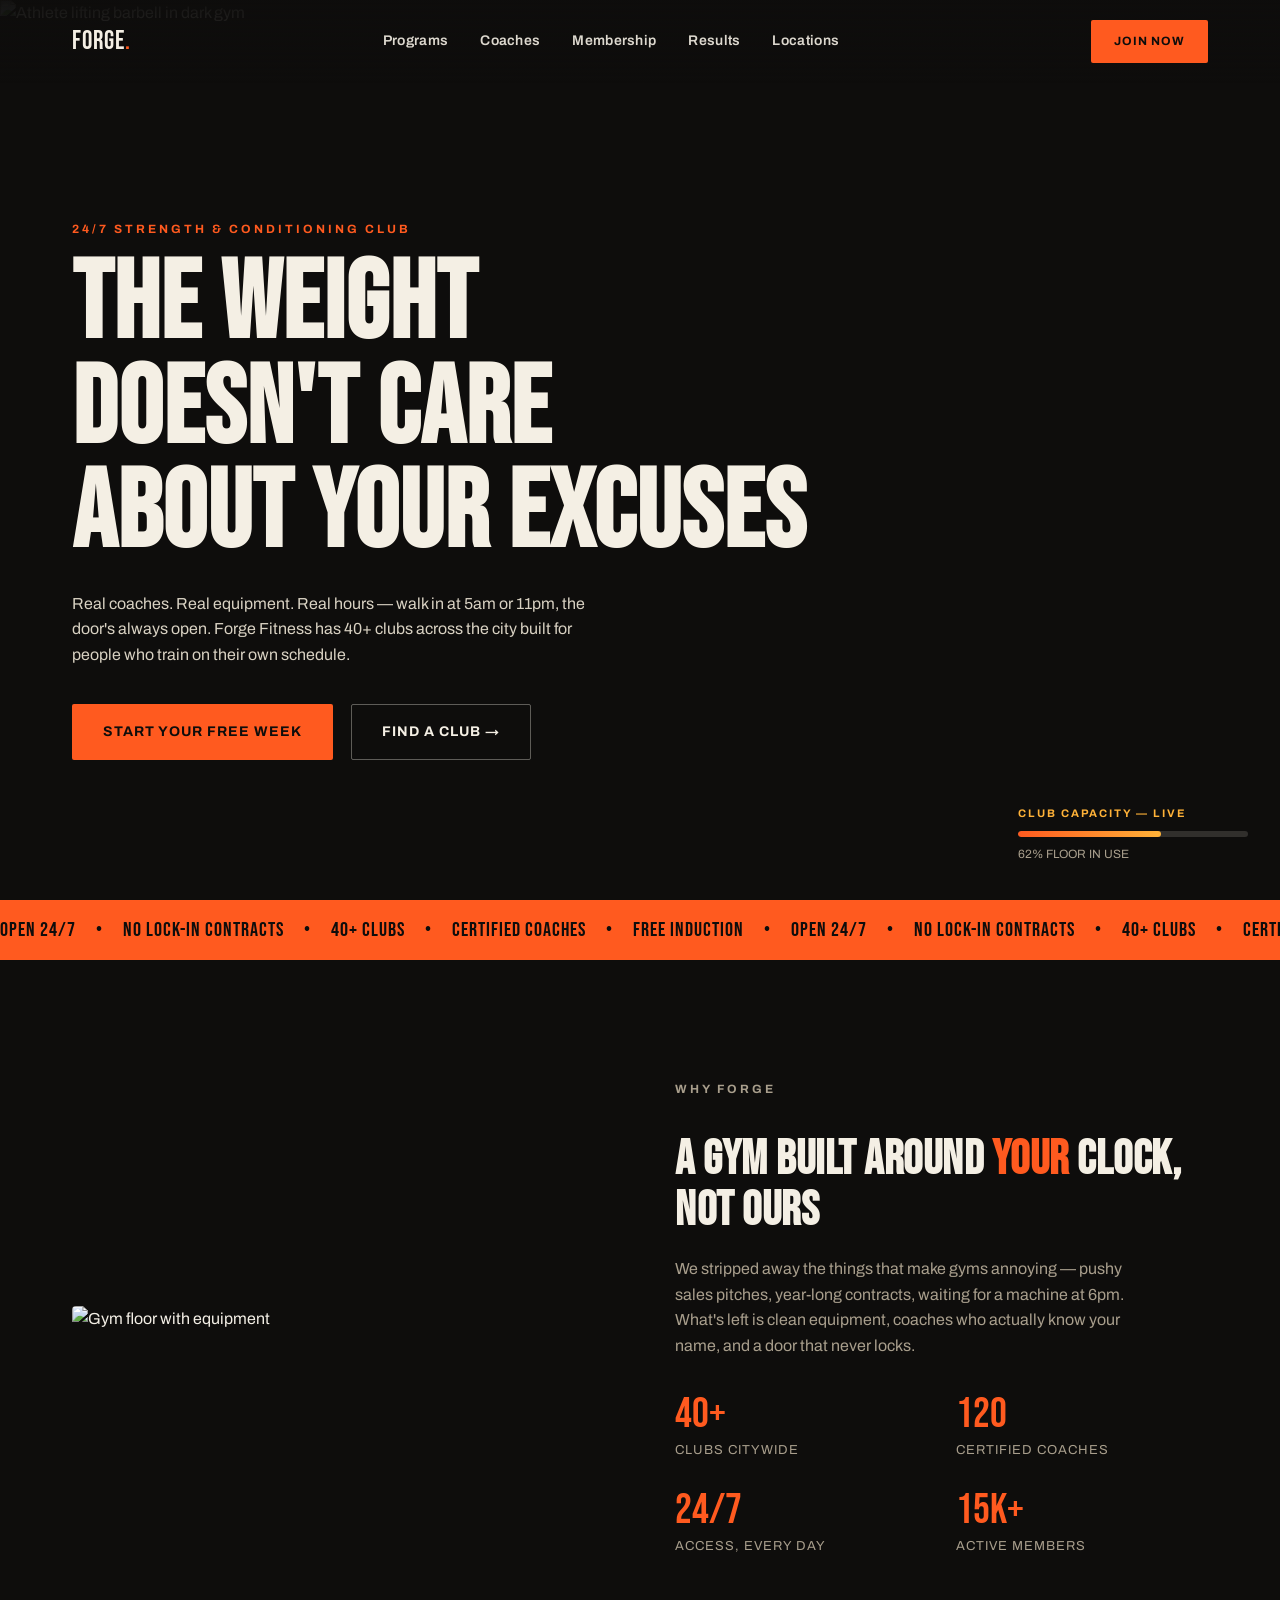
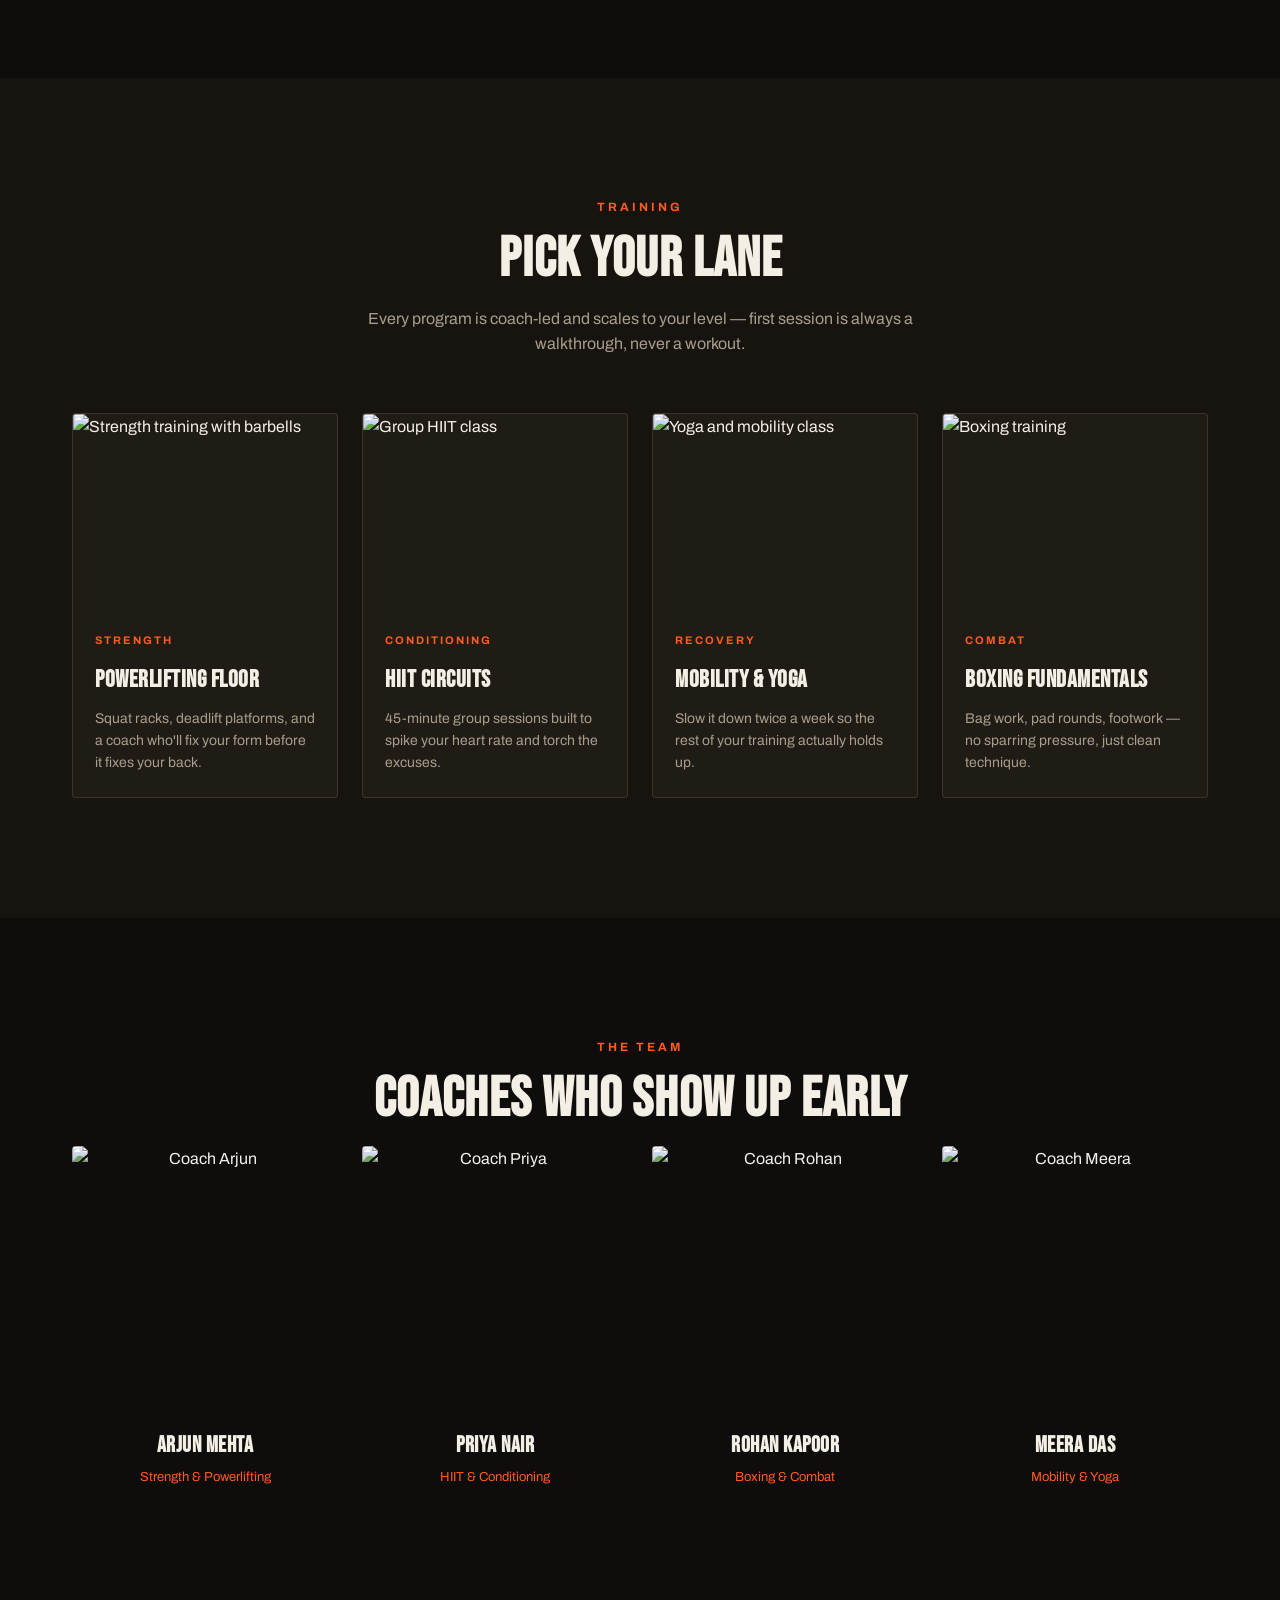
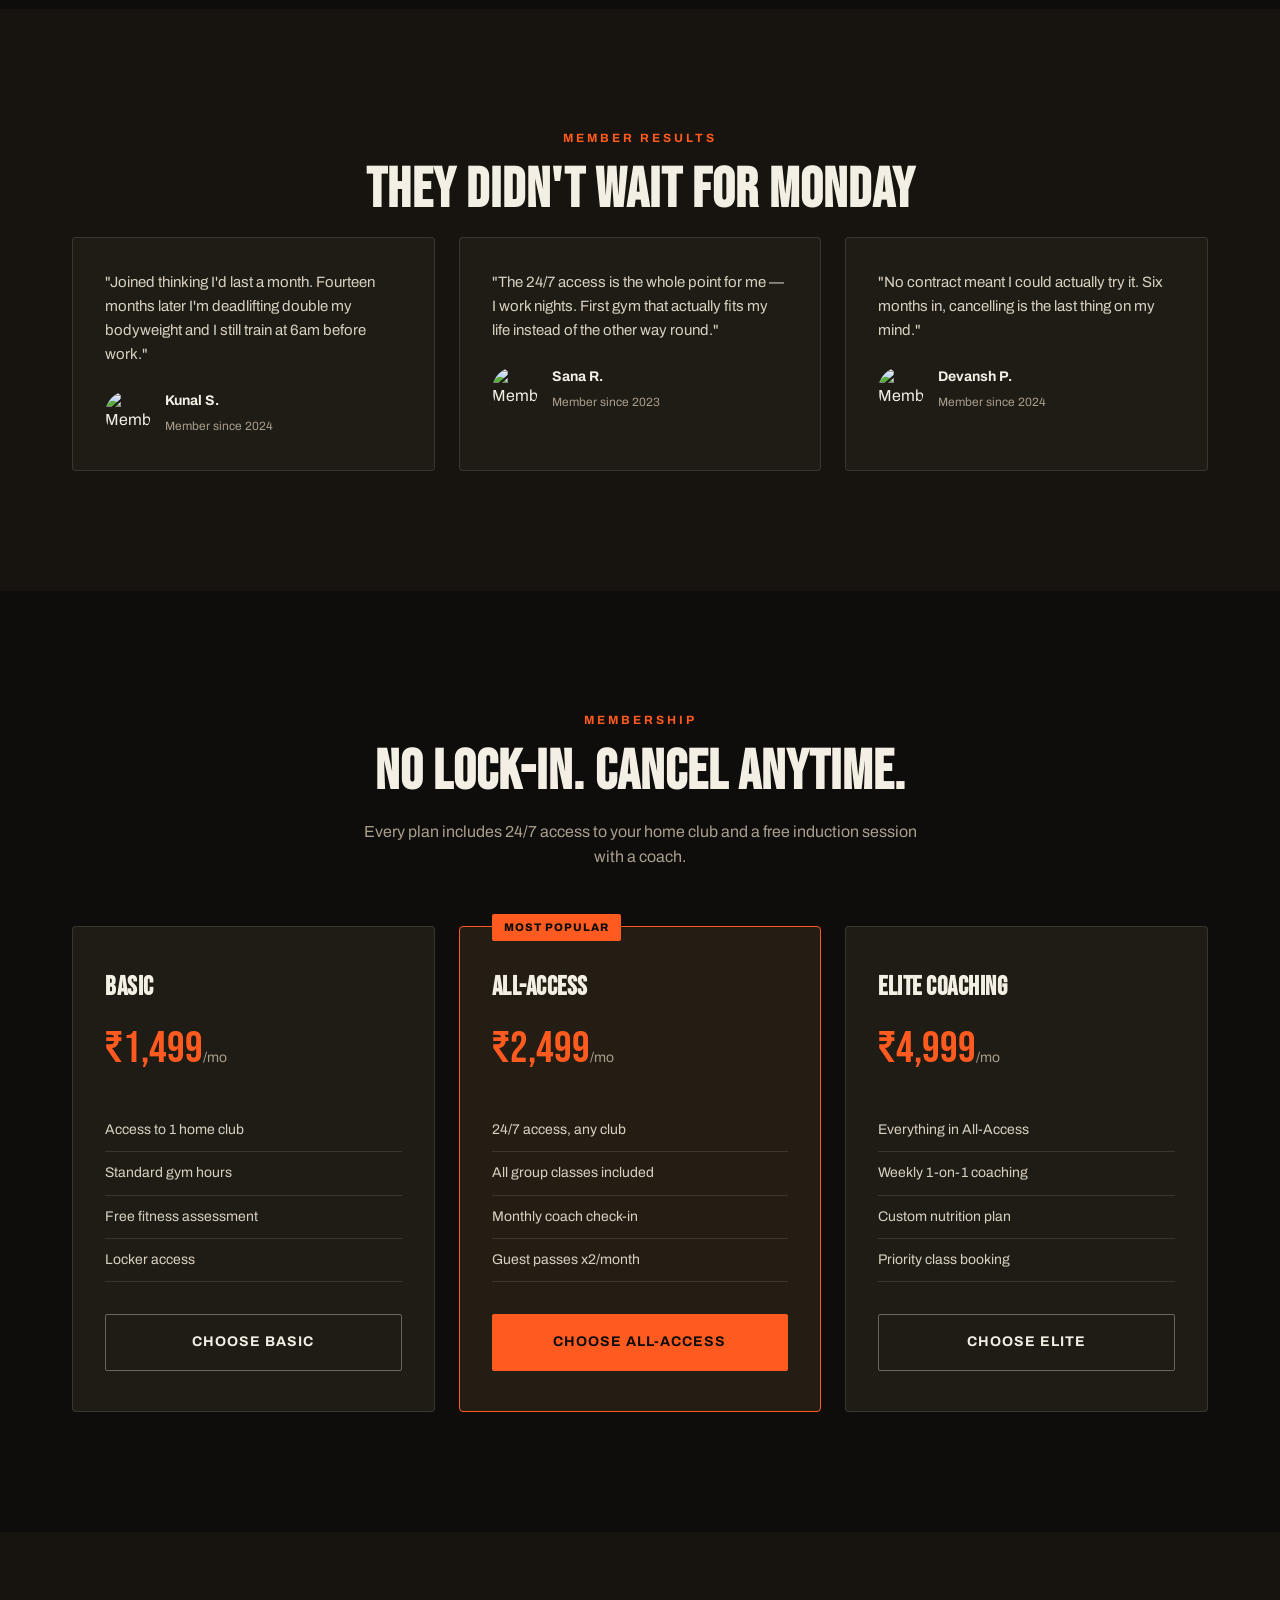
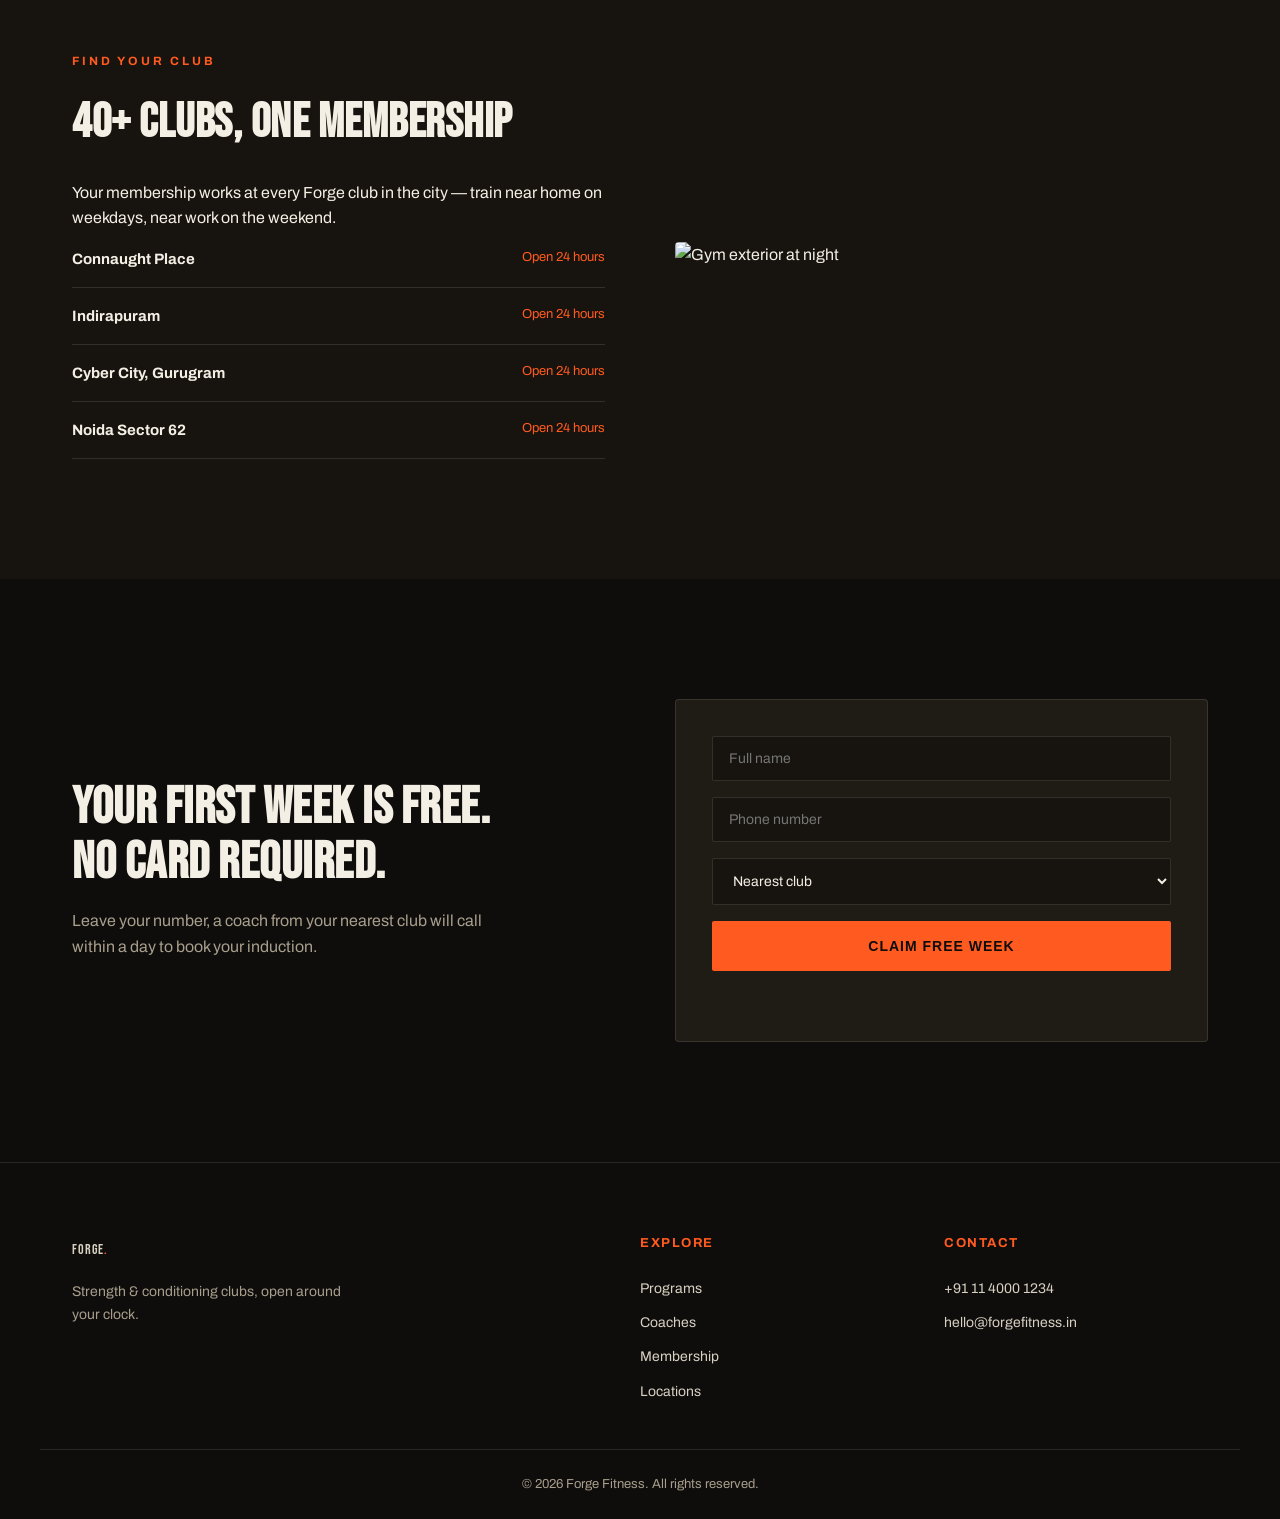
==== index.html @ 506d453c "first commit" ====
<!DOCTYPE html>
<html lang="en">
<head>
<meta charset="UTF-8">
<meta name="viewport" content="width=device-width, initial-scale=1.0">
<title>FORGE FITNESS — Train Different</title>
<link rel="preconnect" href="https://fonts.googleapis.com">
<link href="https://fonts.googleapis.com/css2?family=Bebas+Neue&family=Archivo:wght@400;500;600;700;800&display=swap" rel="stylesheet">
<link rel="stylesheet" href="css/style.css">
</head>
<body>

<!-- NAV -->
<header class="nav" id="nav">
  <div class="nav-inner">
    <a href="#top" class="logo">FORGE<span>.</span></a>
    <nav class="nav-links" id="navLinks">
      <a href="#programs">Programs</a>
      <a href="#coaches">Coaches</a>
      <a href="#plans">Membership</a>
      <a href="#results">Results</a>
      <a href="#locations">Locations</a>
    </nav>
    <a href="#plans" class="btn btn-primary nav-cta">Join Now</a>
    <button class="burger" id="burger" aria-label="Menu"><span></span><span></span><span></span></button>
  </div>
</header>

<!-- HERO -->
<section class="hero" id="top">
  <div class="hero-bg">
    <img src="https://images.unsplash.com/photo-1534438327276-14e5300c3a48?auto=format&fit=crop&w=1600&q=80" alt="Athlete lifting barbell in dark gym">
  </div>
  <div class="hero-overlay"></div>
  <div class="hero-content">
    <p class="eyebrow">24/7 STRENGTH &amp; CONDITIONING CLUB</p>
    <h1>THE WEIGHT<br>DOESN'T CARE<br>ABOUT YOUR EXCUSES</h1>
    <p class="hero-sub">Real coaches. Real equipment. Real hours — walk in at 5am or 11pm, the door's always open. Forge Fitness has 40+ clubs across the city built for people who train on their own schedule.</p>
    <div class="hero-actions">
      <a href="#plans" class="btn btn-primary">Start Your Free Week</a>
      <a href="#locations" class="btn btn-ghost">Find a Club →</a>
    </div>
  </div>
  <div class="hero-meter">
    <div class="meter-label">CLUB CAPACITY — LIVE</div>
    <div class="meter-track"><div class="meter-fill" id="meterFill"></div></div>
    <div class="meter-value"><span id="meterPct">62</span>% FLOOR IN USE</div>
  </div>
</section>

<!-- MARQUEE STRIP -->
<div class="marquee">
  <div class="marquee-track">
    <span>OPEN 24/7</span><span>•</span><span>NO LOCK-IN CONTRACTS</span><span>•</span><span>40+ CLUBS</span><span>•</span><span>CERTIFIED COACHES</span><span>•</span><span>FREE INDUCTION</span><span>•</span>
    <span>OPEN 24/7</span><span>•</span><span>NO LOCK-IN CONTRACTS</span><span>•</span><span>40+ CLUBS</span><span>•</span><span>CERTIFIED COACHES</span><span>•</span><span>FREE INDUCTION</span><span>•</span>
  </div>
</div>

<!-- ABOUT -->
<section class="about" id="about">
  <div class="container about-grid">
    <div class="about-img">
      <img src="https://images.unsplash.com/photo-1571731956672-f2b94d7dd0cb?auto=format&fit=crop&w=900&q=80" alt="Gym floor with equipment">
    </div>
    <div class="about-text">
      <p class="eyebrow">WHY FORGE</p>
      <h2>A gym built around <em>your</em> clock, not ours</h2>
      <p>We stripped away the things that make gyms annoying — pushy sales pitches, year-long contracts, waiting for a machine at 6pm. What's left is clean equipment, coaches who actually know your name, and a door that never locks.</p>
      <div class="about-stats">
        <div class="stat"><span class="stat-num">40+</span><span class="stat-label">Clubs Citywide</span></div>
        <div class="stat"><span class="stat-num">120</span><span class="stat-label">Certified Coaches</span></div>
        <div class="stat"><span class="stat-num">24/7</span><span class="stat-label">Access, Every Day</span></div>
        <div class="stat"><span class="stat-num">15k+</span><span class="stat-label">Active Members</span></div>
      </div>
    </div>
  </div>
</section>

<!-- PROGRAMS -->
<section class="programs" id="programs">
  <div class="container">
    <p class="eyebrow center">TRAINING</p>
    <h2 class="section-title center">Pick your lane</h2>
    <p class="section-sub center">Every program is coach-led and scales to your level — first session is always a walkthrough, never a workout.</p>

    <div class="program-grid">
      <div class="program-card">
        <img src="https://images.unsplash.com/photo-1517836357463-d25dfeac3438?auto=format&fit=crop&w=600&q=80" alt="Strength training with barbells">
        <div class="program-body">
          <span class="program-tag">STRENGTH</span>
          <h3>Powerlifting Floor</h3>
          <p>Squat racks, deadlift platforms, and a coach who'll fix your form before it fixes your back.</p>
        </div>
      </div>
      <div class="program-card">
        <img src="https://images.unsplash.com/photo-1517963879433-6ad2b056d712?auto=format&fit=crop&w=600&q=80" alt="Group HIIT class">
        <div class="program-body">
          <span class="program-tag">CONDITIONING</span>
          <h3>HIIT Circuits</h3>
          <p>45-minute group sessions built to spike your heart rate and torch the excuses.</p>
        </div>
      </div>
      <div class="program-card">
        <img src="https://images.unsplash.com/photo-1518611012118-696072aa579a?auto=format&fit=crop&w=600&q=80" alt="Yoga and mobility class">
        <div class="program-body">
          <span class="program-tag">RECOVERY</span>
          <h3>Mobility &amp; Yoga</h3>
          <p>Slow it down twice a week so the rest of your training actually holds up.</p>
        </div>
      </div>
      <div class="program-card">
        <img src="https://images.unsplash.com/photo-1549060279-7e168fcee0c2?auto=format&fit=crop&w=600&q=80" alt="Boxing training">
        <div class="program-body">
          <span class="program-tag">COMBAT</span>
          <h3>Boxing Fundamentals</h3>
          <p>Bag work, pad rounds, footwork — no sparring pressure, just clean technique.</p>
        </div>
      </div>
    </div>
  </div>
</section>

<!-- COACHES -->
<section class="coaches" id="coaches">
  <div class="container">
    <p class="eyebrow center">THE TEAM</p>
    <h2 class="section-title center">Coaches who show up early</h2>
    <div class="coach-grid">
      <div class="coach-card">
        <img src="https://images.unsplash.com/photo-1571019613454-1cb2f99b2d8b?auto=format&fit=crop&w=500&q=80" alt="Coach Arjun">
        <h3>Arjun Mehta</h3>
        <span>Strength &amp; Powerlifting</span>
      </div>
      <div class="coach-card">
        <img src="https://images.unsplash.com/photo-1544367567-0f2fcb009e0b?auto=format&fit=crop&w=500&q=80" alt="Coach Priya">
        <h3>Priya Nair</h3>
        <span>HIIT &amp; Conditioning</span>
      </div>
      <div class="coach-card">
        <img src="https://images.unsplash.com/photo-1541534741688-6078c6bfb5c5?auto=format&fit=crop&w=500&q=80" alt="Coach Rohan">
        <h3>Rohan Kapoor</h3>
        <span>Boxing &amp; Combat</span>
      </div>
      <div class="coach-card">
        <img src="https://images.unsplash.com/photo-1550345332-09e3ac987658?auto=format&fit=crop&w=500&q=80" alt="Coach Meera">
        <h3>Meera Das</h3>
        <span>Mobility &amp; Yoga</span>
      </div>
    </div>
  </div>
</section>

<!-- RESULTS / TESTIMONIALS -->
<section class="results" id="results">
  <div class="container">
    <p class="eyebrow center">MEMBER RESULTS</p>
    <h2 class="section-title center">They didn't wait for Monday</h2>
    <div class="testi-grid">
      <div class="testi-card">
        <p>"Joined thinking I'd last a month. Fourteen months later I'm deadlifting double my bodyweight and I still train at 6am before work."</p>
        <div class="testi-person">
          <img src="https://images.unsplash.com/photo-1517841905240-472988babdf9?auto=format&fit=crop&w=200&q=80" alt="Member Kunal">
          <div><strong>Kunal S.</strong><span>Member since 2024</span></div>
        </div>
      </div>
      <div class="testi-card">
        <p>"The 24/7 access is the whole point for me — I work nights. First gym that actually fits my life instead of the other way round."</p>
        <div class="testi-person">
          <img src="https://images.unsplash.com/photo-1487412720507-e7ab37603c6f?auto=format&fit=crop&w=200&q=80" alt="Member Sana">
          <div><strong>Sana R.</strong><span>Member since 2023</span></div>
        </div>
      </div>
      <div class="testi-card">
        <p>"No contract meant I could actually try it. Six months in, cancelling is the last thing on my mind."</p>
        <div class="testi-person">
          <img src="https://images.unsplash.com/photo-1500648767791-00dcc994a43e?auto=format&fit=crop&w=200&q=80" alt="Member Devansh">
          <div><strong>Devansh P.</strong><span>Member since 2024</span></div>
        </div>
      </div>
    </div>
  </div>
</section>

<!-- PLANS -->
<section class="plans" id="plans">
  <div class="container">
    <p class="eyebrow center">MEMBERSHIP</p>
    <h2 class="section-title center">No lock-in. Cancel anytime.</h2>
    <p class="section-sub center">Every plan includes 24/7 access to your home club and a free induction session with a coach.</p>

    <div class="plan-grid">
      <div class="plan-card">
        <h3>Basic</h3>
        <div class="plan-price">₹1,499<span>/mo</span></div>
        <ul>
          <li>Access to 1 home club</li>
          <li>Standard gym hours</li>
          <li>Free fitness assessment</li>
          <li>Locker access</li>
        </ul>
        <a href="#contact" class="btn btn-ghost full">Choose Basic</a>
      </div>
      <div class="plan-card featured">
        <span class="plan-badge">MOST POPULAR</span>
        <h3>All-Access</h3>
        <div class="plan-price">₹2,499<span>/mo</span></div>
        <ul>
          <li>24/7 access, any club</li>
          <li>All group classes included</li>
          <li>Monthly coach check-in</li>
          <li>Guest passes x2/month</li>
        </ul>
        <a href="#contact" class="btn btn-primary full">Choose All-Access</a>
      </div>
      <div class="plan-card">
        <h3>Elite Coaching</h3>
        <div class="plan-price">₹4,999<span>/mo</span></div>
        <ul>
          <li>Everything in All-Access</li>
          <li>Weekly 1-on-1 coaching</li>
          <li>Custom nutrition plan</li>
          <li>Priority class booking</li>
        </ul>
        <a href="#contact" class="btn btn-ghost full">Choose Elite</a>
      </div>
    </div>
  </div>
</section>

<!-- LOCATIONS -->
<section class="locations" id="locations">
  <div class="container locations-grid">
    <div>
      <p class="eyebrow">FIND YOUR CLUB</p>
      <h2>40+ clubs, one membership</h2>
      <p>Your membership works at every Forge club in the city — train near home on weekdays, near work on the weekend.</p>
      <ul class="location-list">
        <li><strong>Connaught Place</strong><span>Open 24 hours</span></li>
        <li><strong>Indirapuram</strong><span>Open 24 hours</span></li>
        <li><strong>Cyber City, Gurugram</strong><span>Open 24 hours</span></li>
        <li><strong>Noida Sector 62</strong><span>Open 24 hours</span></li>
      </ul>
    </div>
    <div class="locations-img">
      <img src="https://images.unsplash.com/photo-1540497077202-7c8a3999166f?auto=format&fit=crop&w=800&q=80" alt="Gym exterior at night">
    </div>
  </div>
</section>

<!-- CTA / CONTACT -->
<section class="cta-contact" id="contact">
  <div class="container cta-grid">
    <div class="cta-text">
      <h2>Your first week is free.<br>No card required.</h2>
      <p>Leave your number, a coach from your nearest club will call within a day to book your induction.</p>
    </div>
    <form class="cta-form" id="joinForm">
      <input type="text" placeholder="Full name" required>
      <input type="tel" placeholder="Phone number" required>
      <select required>
        <option value="" disabled selected>Nearest club</option>
        <option>Connaught Place</option>
        <option>Indirapuram</option>
        <option>Cyber City, Gurugram</option>
        <option>Noida Sector 62</option>
      </select>
      <button type="submit" class="btn btn-primary full">Claim Free Week</button>
      <p class="form-note" id="formNote"></p>
    </form>
  </div>
</section>

<!-- FOOTER -->
<footer class="footer">
  <div class="container footer-grid">
    <div>
      <a href="#top" class="logo">FORGE<span>.</span></a>
      <p>Strength &amp; conditioning clubs, open around your clock.</p>
    </div>
    <div>
      <h4>Explore</h4>
      <a href="#programs">Programs</a>
      <a href="#coaches">Coaches</a>
      <a href="#plans">Membership</a>
      <a href="#locations">Locations</a>
    </div>
    <div>
      <h4>Contact</h4>
      <a href="tel:+911140001234">+91 11 4000 1234</a>
      <a href="mailto:hello@forgefitness.in">hello@forgefitness.in</a>
    </div>
  </div>
  <p class="footer-bottom">© 2026 Forge Fitness. All rights reserved.</p>
</footer>

<script src="js/script.js"></script>
</body>
</html>
---- css/style.css ----
:root{
  --ink:#0e0d0c;
  --charcoal:#17140f;
  --panel:#1f1b15;
  --ember:#ff5a1f;
  --ember-2:#ffb238;
  --paper:#f4efe4;
  --muted:#a89e8c;
  --line:rgba(244,239,228,0.12);
  --display: 'Bebas Neue', Impact, sans-serif;
  --body: 'Archivo', sans-serif;
}

*{margin:0;padding:0;box-sizing:border-box;}
html{scroll-behavior:smooth;}
body{
  background:var(--ink);
  color:var(--paper);
  font-family:var(--body);
  line-height:1.6;
  -webkit-font-smoothing:antialiased;
}
img{max-width:100%;display:block;}
a{color:inherit;text-decoration:none;}
ul{list-style:none;}
.container{max-width:1200px;margin:0 auto;padding:0 32px;}

.eyebrow{
  font-family:var(--body);
  font-weight:700;
  font-size:12px;
  letter-spacing:3px;
  color:var(--ember);
  text-transform:uppercase;
  margin-bottom:14px;
}
.eyebrow.center{text-align:center;}

.section-title{
  font-family:var(--display);
  font-size:clamp(34px,5vw,56px);
  letter-spacing:1px;
  text-transform:uppercase;
  line-height:1.05;
  margin-bottom:16px;
}
.section-title.center{text-align:center;}
.section-sub{
  color:var(--muted);
  max-width:560px;
  font-size:16px;
}
.section-sub.center{margin:0 auto 56px;text-align:center;}

.btn{
  display:inline-block;
  padding:16px 30px;
  font-weight:700;
  font-size:14px;
  letter-spacing:1px;
  text-transform:uppercase;
  border-radius:2px;
  transition:transform .2s ease, background .2s ease, color .2s ease;
  border:1px solid transparent;
}
.btn.full{width:100%;text-align:center;}
.btn-primary{background:var(--ember);color:var(--ink);}
.btn-primary:hover{background:var(--ember-2);transform:translateY(-2px);}
.btn-ghost{border-color:rgba(244,239,228,0.35);color:var(--paper);}
.btn-ghost:hover{border-color:var(--ember);color:var(--ember);}

/* NAV */
.nav{
  position:fixed;top:0;left:0;right:0;z-index:100;
  background:linear-gradient(to bottom, rgba(14,13,12,0.9), transparent);
  padding:20px 0;
}
.nav-inner{
  max-width:1200px;margin:0 auto;padding:0 32px;
  display:flex;align-items:center;justify-content:space-between;
}
.logo{
  font-family:var(--display);
  font-size:26px;letter-spacing:1px;
}
.logo span{color:var(--ember);}
.nav-links{display:flex;gap:32px;}
.nav-links a{font-size:14px;font-weight:600;letter-spacing:.3px;opacity:.9;}
.nav-links a:hover{color:var(--ember);}
.nav-cta{padding:11px 22px;font-size:12px;}
.burger{display:none;flex-direction:column;gap:5px;background:none;border:none;cursor:pointer;}
.burger span{width:24px;height:2px;background:var(--paper);}

/* HERO */
.hero{
  position:relative;
  min-height:100vh;
  display:flex;align-items:center;
  overflow:hidden;
}
.hero-bg{position:absolute;inset:0;}
.hero-bg img{width:100%;height:100%;object-fit:cover;filter:grayscale(30%) brightness(0.55);}
.hero-overlay{
  position:absolute;inset:0;
  background:linear-gradient(180deg, rgba(14,13,12,0.55) 0%, rgba(14,13,12,0.35) 45%, rgba(14,13,12,0.95) 100%);
}
.hero-content{
  position:relative;z-index:2;
  max-width:1200px;margin:0 auto;padding:140px 32px 60px;
  width:100%;
}
.hero h1{
  font-family:var(--display);
  font-size:clamp(48px,9vw,110px);
  line-height:.95;
  letter-spacing:1px;
  margin:10px 0 24px;
  max-width:900px;
}
.hero-sub{
  max-width:520px;
  color:#d8d1c2;
  font-size:16px;
  margin-bottom:36px;
}
.hero-actions{display:flex;gap:18px;flex-wrap:wrap;}

.hero-meter{
  position:absolute;bottom:36px;right:32px;z-index:2;
  width:230px;
  font-family:var(--body);
}
.meter-label{font-size:11px;letter-spacing:2px;color:var(--ember-2);margin-bottom:8px;font-weight:700;}
.meter-track{height:6px;background:rgba(244,239,228,0.15);border-radius:3px;overflow:hidden;}
.meter-fill{height:100%;width:0%;background:linear-gradient(90deg,var(--ember),var(--ember-2));border-radius:3px;transition:width 1.4s cubic-bezier(.2,.8,.2,1);}
.meter-value{margin-top:8px;font-size:12px;color:var(--muted);}

/* MARQUEE */
.marquee{
  background:var(--ember);
  color:var(--ink);
  overflow:hidden;
  white-space:nowrap;
  padding:14px 0;
}
.marquee-track{
  display:inline-flex;gap:20px;
  font-family:var(--display);
  font-size:20px;letter-spacing:1px;
  animation:scroll 22s linear infinite;
}
@keyframes scroll{
  from{transform:translateX(0);}
  to{transform:translateX(-50%);}
}

/* ABOUT */
.about{padding:120px 0;}
.about-grid{display:grid;grid-template-columns:1fr 1fr;gap:70px;align-items:center;}
.about-img img{border-radius:4px;filter:grayscale(15%);}
.about-text h2{
  font-family:var(--display);
  font-size:clamp(32px,4vw,48px);
  letter-spacing:.5px;
  line-height:1.05;
  margin-bottom:20px;
  text-transform:uppercase;
}
.about-text h2 em{color:var(--ember);font-style:normal;}
.about-text p{color:var(--muted);max-width:480px;margin-bottom:36px;}
.about-stats{display:grid;grid-template-columns:1fr 1fr;gap:28px;}
.stat-num{
  display:block;
  font-family:var(--display);
  font-size:42px;
  color:var(--ember);
  line-height:1;
}
.stat-label{font-size:13px;color:var(--muted);text-transform:uppercase;letter-spacing:1px;}

/* PROGRAMS */
.programs{padding:120px 0;background:var(--charcoal);}
.program-grid{display:grid;grid-template-columns:repeat(4,1fr);gap:24px;}
.program-card{
  background:var(--panel);
  border:1px solid var(--line);
  border-radius:4px;
  overflow:hidden;
  transition:transform .25s ease;
}
.program-card:hover{transform:translateY(-6px);}
.program-card img{height:190px;object-fit:cover;filter:grayscale(10%);}
.program-body{padding:22px;}
.program-tag{font-size:11px;color:var(--ember);font-weight:700;letter-spacing:2px;}
.program-body h3{font-family:var(--display);font-size:24px;letter-spacing:.5px;margin:10px 0 8px;text-transform:uppercase;}
.program-body p{color:var(--muted);font-size:14px;}

/* COACHES */
.coaches{padding:120px 0;}
.coach-grid{display:grid;grid-template-columns:repeat(4,1fr);gap:24px;}
.coach-card{text-align:center;}
.coach-card img{
  width:100%;aspect-ratio:1/1;object-fit:cover;border-radius:4px;
  filter:grayscale(40%);margin-bottom:16px;
}
.coach-card h3{font-family:var(--display);font-size:22px;letter-spacing:.5px;text-transform:uppercase;}
.coach-card span{font-size:13px;color:var(--ember);}

/* RESULTS */
.results{padding:120px 0;background:var(--charcoal);}
.testi-grid{display:grid;grid-template-columns:repeat(3,1fr);gap:24px;}
.testi-card{
  background:var(--panel);
  border:1px solid var(--line);
  border-radius:4px;
  padding:32px;
}
.testi-card p{color:#d8d1c2;font-size:15px;margin-bottom:24px;}
.testi-person{display:flex;align-items:center;gap:14px;}
.testi-person img{width:46px;height:46px;border-radius:50%;object-fit:cover;}
.testi-person strong{display:block;font-size:14px;}
.testi-person span{font-size:12px;color:var(--muted);}

/* PLANS */
.plans{padding:120px 0;}
.plan-grid{display:grid;grid-template-columns:repeat(3,1fr);gap:24px;}
.plan-card{
  background:var(--panel);
  border:1px solid var(--line);
  border-radius:4px;
  padding:40px 32px;
  position:relative;
}
.plan-card.featured{border-color:var(--ember);background:#241d13;}
.plan-badge{
  position:absolute;top:-13px;left:32px;
  background:var(--ember);color:var(--ink);
  font-size:11px;font-weight:800;letter-spacing:1px;
  padding:5px 12px;border-radius:2px;
}
.plan-card h3{font-family:var(--display);font-size:26px;letter-spacing:.5px;text-transform:uppercase;margin-bottom:6px;}
.plan-price{font-family:var(--display);font-size:44px;color:var(--ember);margin-bottom:24px;}
.plan-price span{font-family:var(--body);font-size:14px;color:var(--muted);}
.plan-card ul{margin-bottom:32px;}
.plan-card li{
  padding:10px 0;border-bottom:1px solid var(--line);
  font-size:14px;color:#d8d1c2;
}

/* LOCATIONS */
.locations{padding:120px 0;background:var(--charcoal);}
.locations-grid{display:grid;grid-template-columns:1fr 1fr;gap:70px;align-items:center;}
.locations h2{
  font-family:var(--display);font-size:clamp(32px,4vw,48px);
  letter-spacing:.5px;text-transform:uppercase;margin-bottom:18px;
}
.locations>div>p:not(.eyebrow){color:var(--muted);max-width:440px;margin-bottom:36px;}
.location-list li{
  display:flex;justify-content:space-between;
  padding:16px 0;border-bottom:1px solid var(--line);
  font-size:15px;
}
.location-list span{color:var(--ember);font-size:13px;}
.locations-img img{border-radius:4px;filter:grayscale(20%);}

/* CTA CONTACT */
.cta-contact{padding:120px 0;}
.cta-grid{display:grid;grid-template-columns:1fr 1fr;gap:70px;align-items:center;}
.cta-text h2{
  font-family:var(--display);font-size:clamp(32px,4.5vw,52px);
  letter-spacing:.5px;text-transform:uppercase;line-height:1.05;margin-bottom:18px;
}
.cta-text p{color:var(--muted);max-width:420px;}
.cta-form{
  background:var(--panel);border:1px solid var(--line);
  border-radius:4px;padding:36px;display:flex;flex-direction:column;gap:16px;
}
.cta-form input,.cta-form select{
  background:var(--charcoal);
  border:1px solid var(--line);
  color:var(--paper);
  padding:14px 16px;border-radius:2px;font-family:var(--body);font-size:14px;
}
.cta-form input:focus,.cta-form select:focus{outline:2px solid var(--ember);}
.form-note{font-size:13px;color:var(--ember-2);min-height:18px;}

/* FOOTER */
.footer{padding:70px 0 24px;border-top:1px solid var(--line);}
.footer-grid{
  display:grid;grid-template-columns:2fr 1fr 1fr;gap:40px;
  padding-bottom:40px;margin-bottom:24px;border-bottom:1px solid var(--line);
}
.footer-grid p{color:var(--muted);margin-top:14px;max-width:280px;font-size:14px;}
.footer-grid h4{font-size:13px;letter-spacing:1.5px;text-transform:uppercase;color:var(--ember);margin-bottom:18px;}
.footer-grid a{display:block;padding:6px 0;font-size:14px;color:#d8d1c2;}
.footer-grid a:hover{color:var(--ember);}
.footer-bottom{text-align:center;color:var(--muted);font-size:13px;}

/* FOCUS VISIBLE */
a:focus-visible,button:focus-visible,input:focus-visible,select:focus-visible{
  outline:2px solid var(--ember);outline-offset:2px;
}

/* RESPONSIVE */
@media (max-width:900px){
  .about-grid,.locations-grid,.cta-grid{grid-template-columns:1fr;gap:40px;}
  .program-grid,.coach-grid{grid-template-columns:repeat(2,1fr);}
  .testi-grid,.plan-grid{grid-template-columns:1fr;}
  .nav-links{
    position:fixed;top:72px;left:0;right:0;
    background:var(--charcoal);
    flex-direction:column;
    padding:20px 32px;gap:0;
    transform:translateY(-130%);
    transition:transform .3s ease;
    border-bottom:1px solid var(--line);
  }
  .nav-links.open{transform:translateY(0);}
  .nav-links a{padding:14px 0;border-bottom:1px solid var(--line);}
  .burger{display:flex;}
  .nav-cta{display:none;}
  .hero-meter{display:none;}
}
@media (max-width:560px){
  .program-grid,.coach-grid{grid-template-columns:1fr;}
}

@media (prefers-reduced-motion: reduce){
  *{animation-duration:0.01ms !important;transition-duration:0.01ms !important;}
}
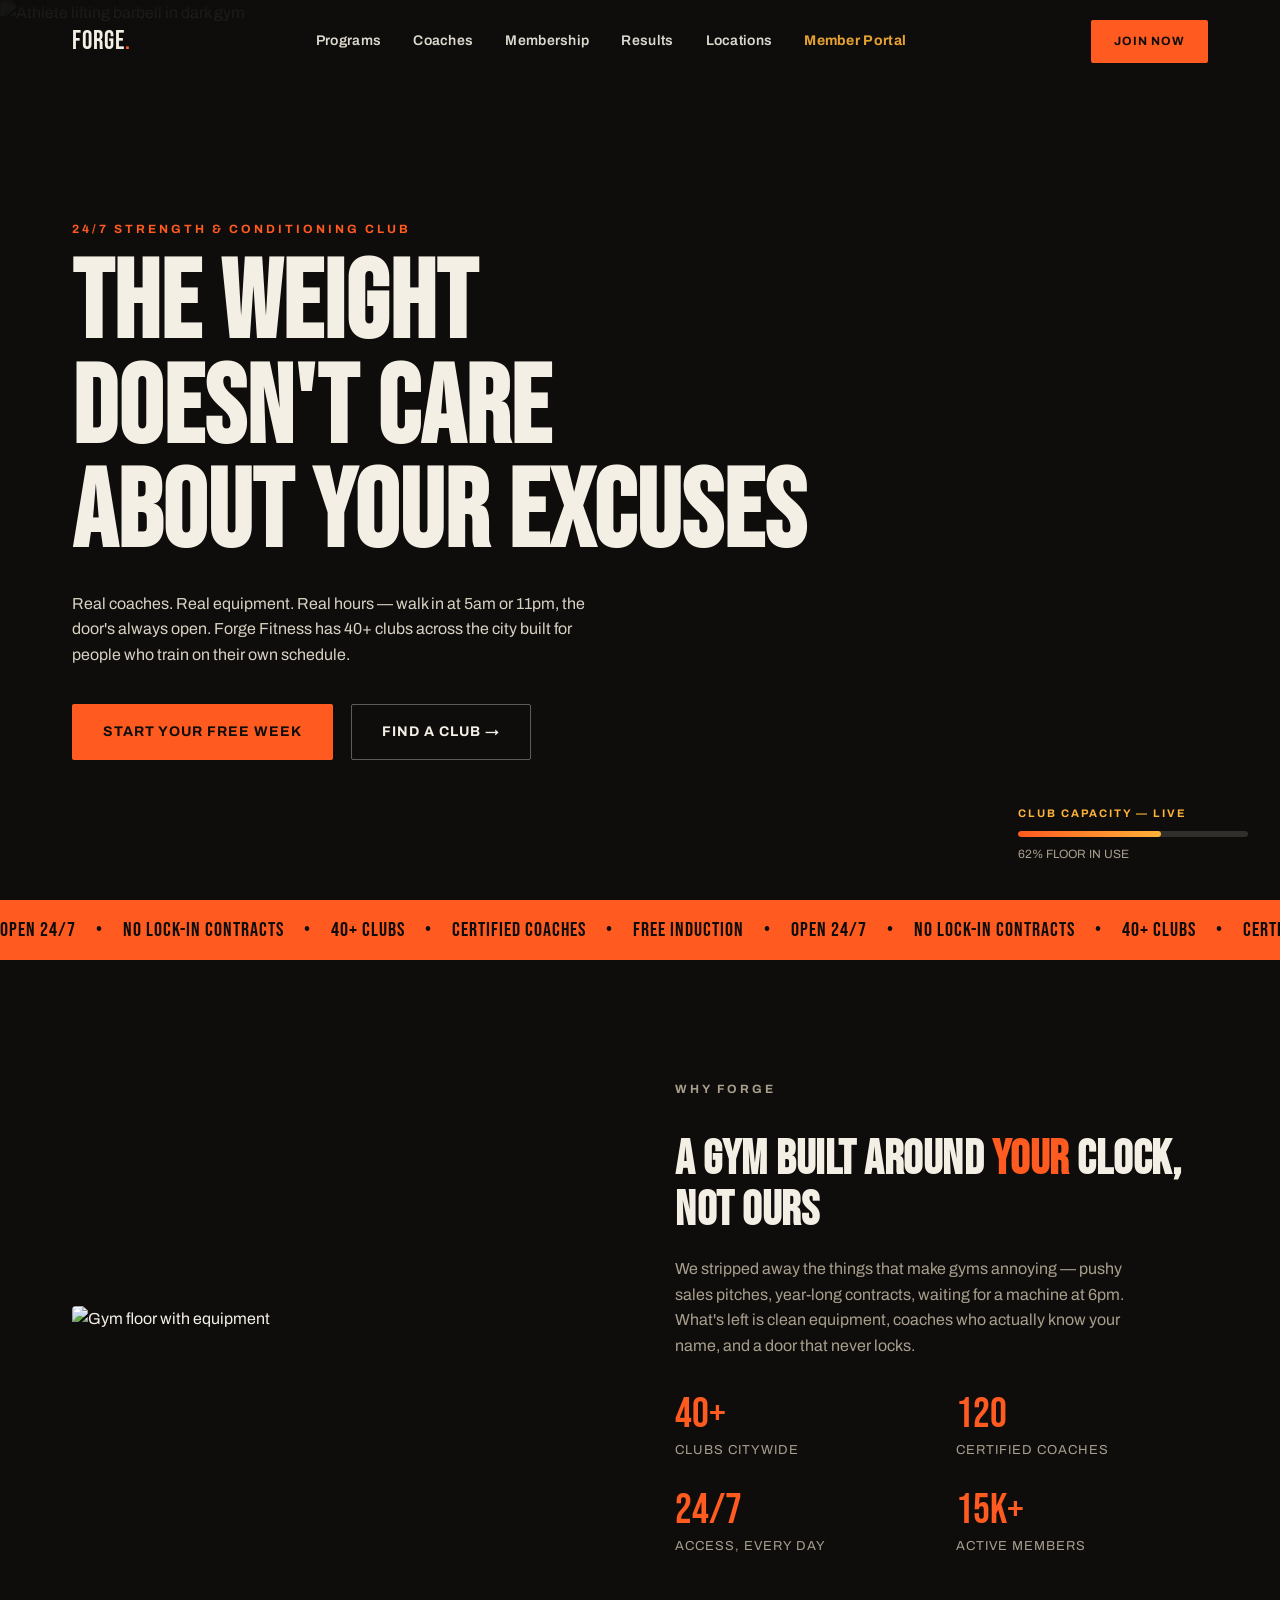
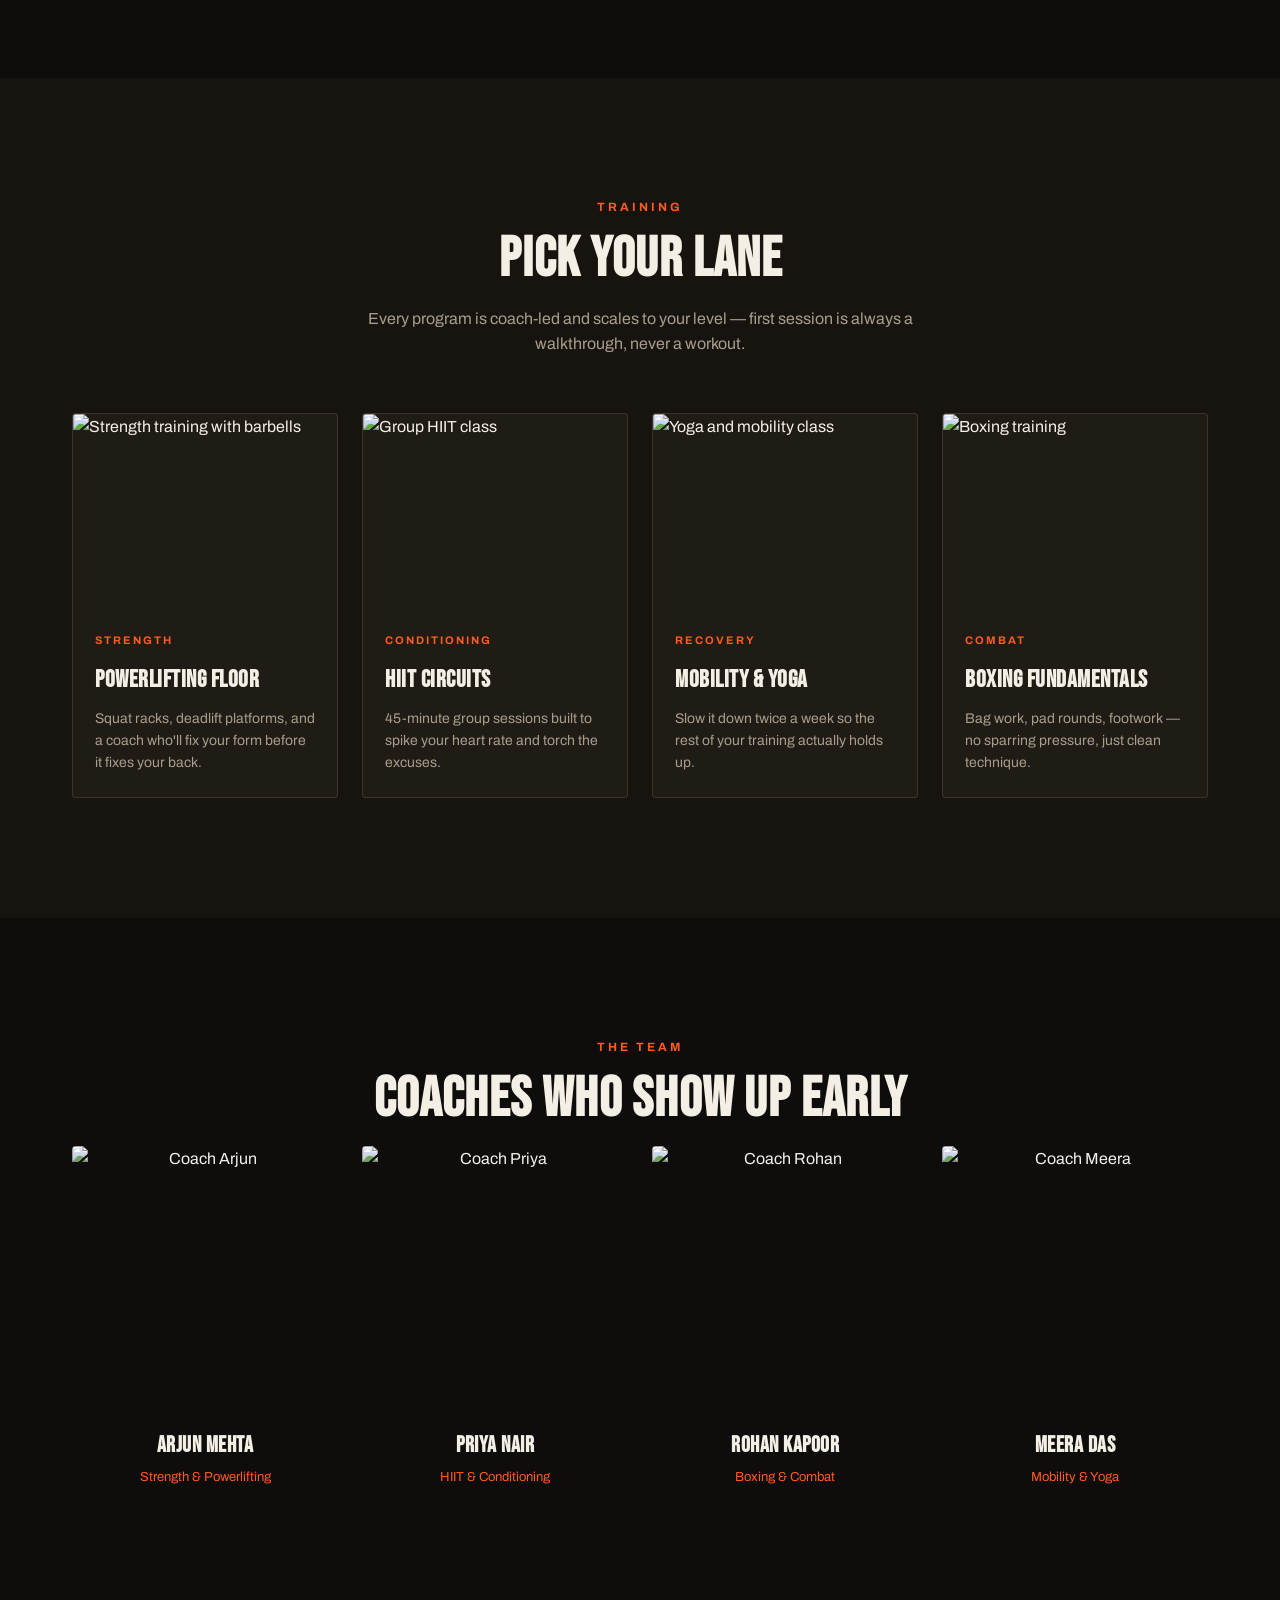
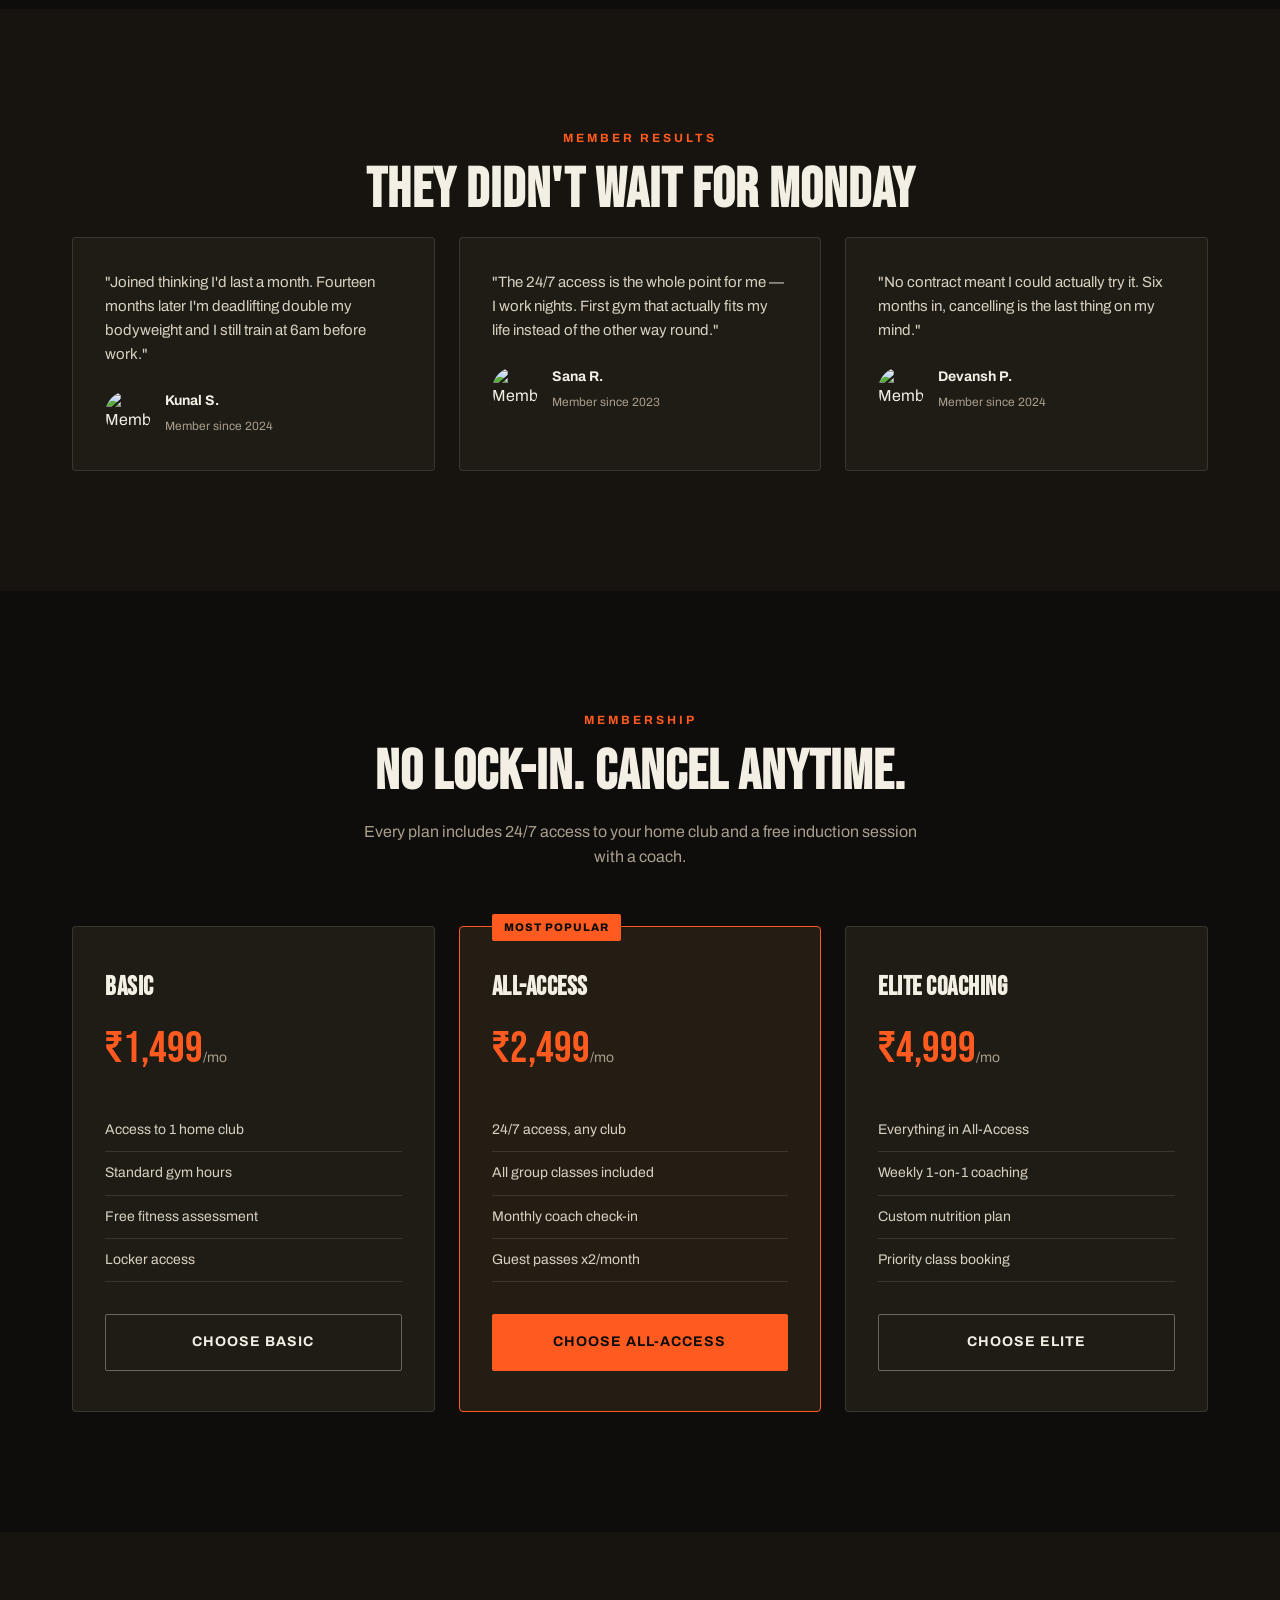
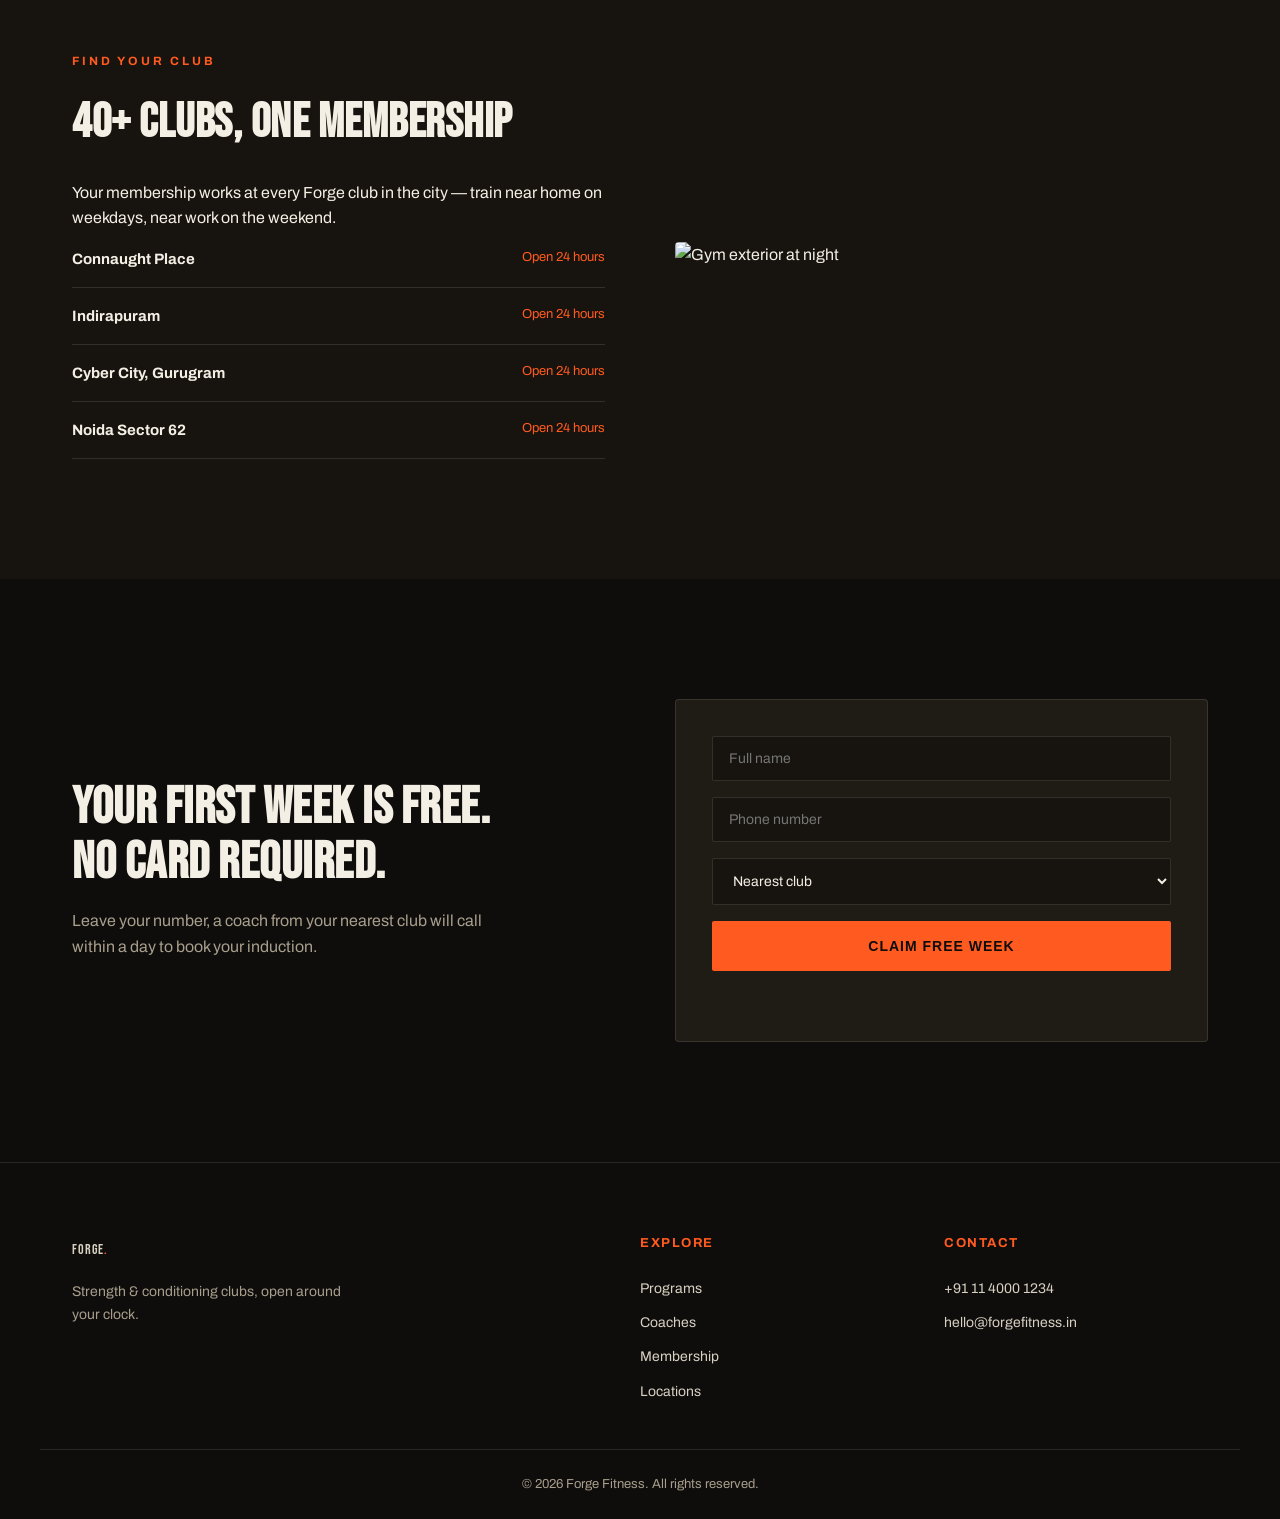
==== commit 170bcdb3: "added Member Portal link to home navigation and updated dual login views (Admin vs User profile)" ====
--- a/index.html
+++ b/index.html
@@ -20,6 +20,7 @@
       <a href="#plans">Membership</a>
       <a href="#results">Results</a>
       <a href="#locations">Locations</a>
+      <a href="admin.html" style="color: var(--ember-2); font-weight: 700;">Member Portal</a>
     </nav>
     <a href="#plans" class="btn btn-primary nav-cta">Join Now</a>
     <button class="burger" id="burger" aria-label="Menu"><span></span><span></span><span></span></button>
@@ -293,6 +294,10 @@
   <p class="footer-bottom">© 2026 Forge Fitness. All rights reserved.</p>
 </footer>
 
+<!-- Firebase SDKs Compat -->
+<script src="https://www.gstatic.com/firebasejs/10.8.0/firebase-app-compat.js"></script>
+<script src="https://www.gstatic.com/firebasejs/10.8.0/firebase-firestore-compat.js"></script>
+<script src="js/firebase-config.js"></script>
 <script src="js/script.js"></script>
 </body>
 </html>
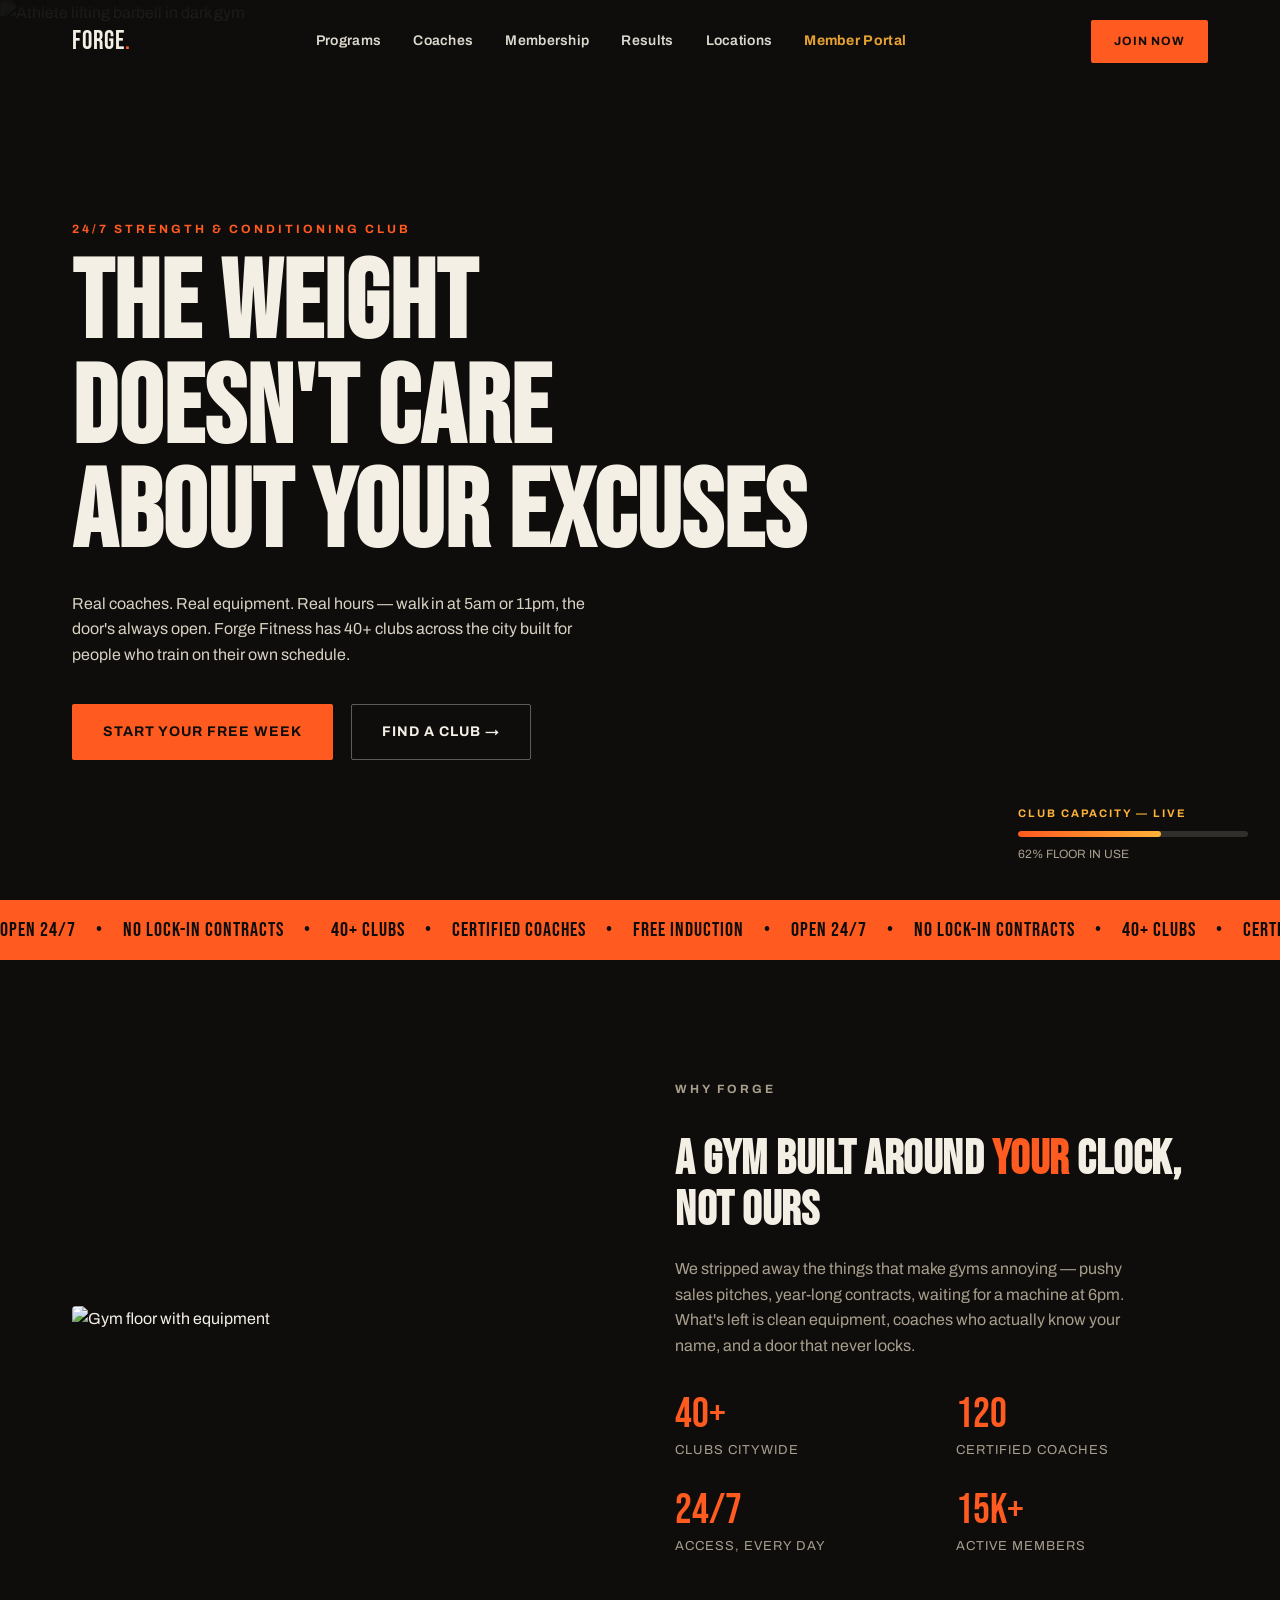
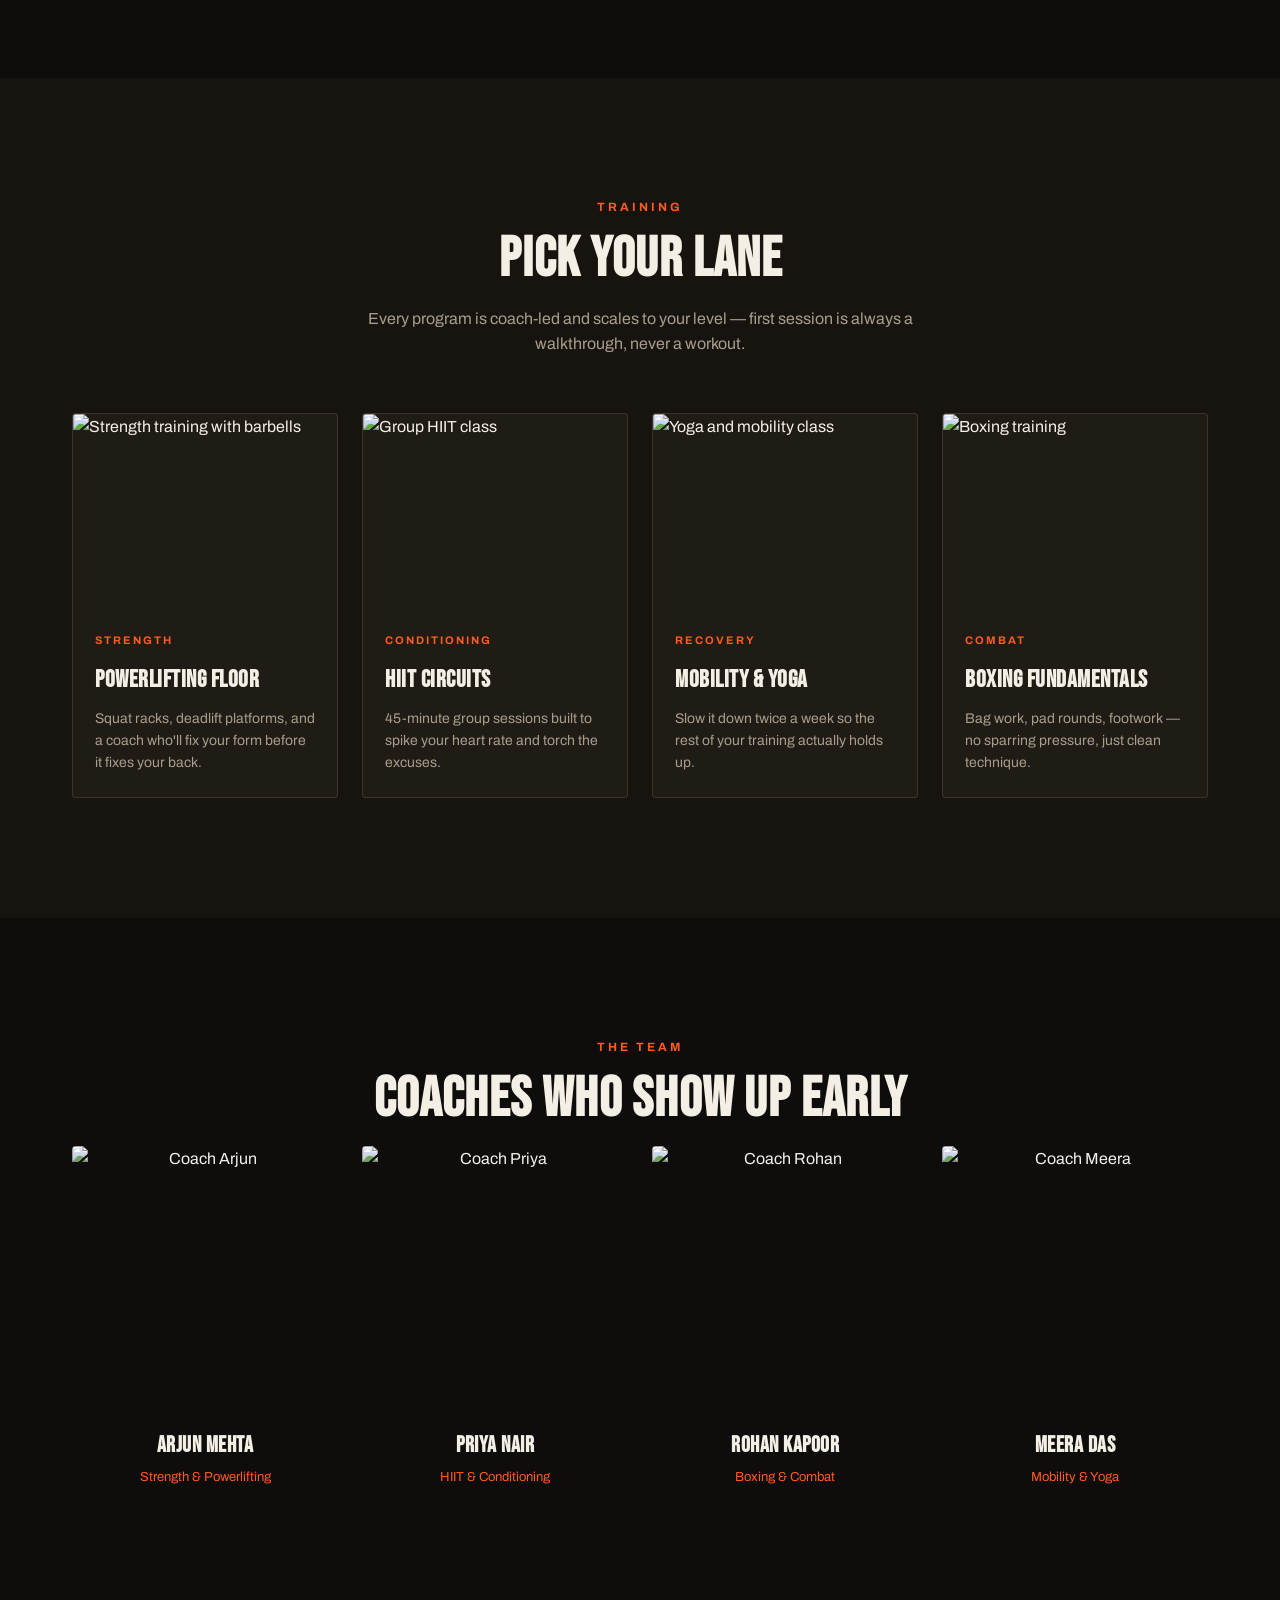
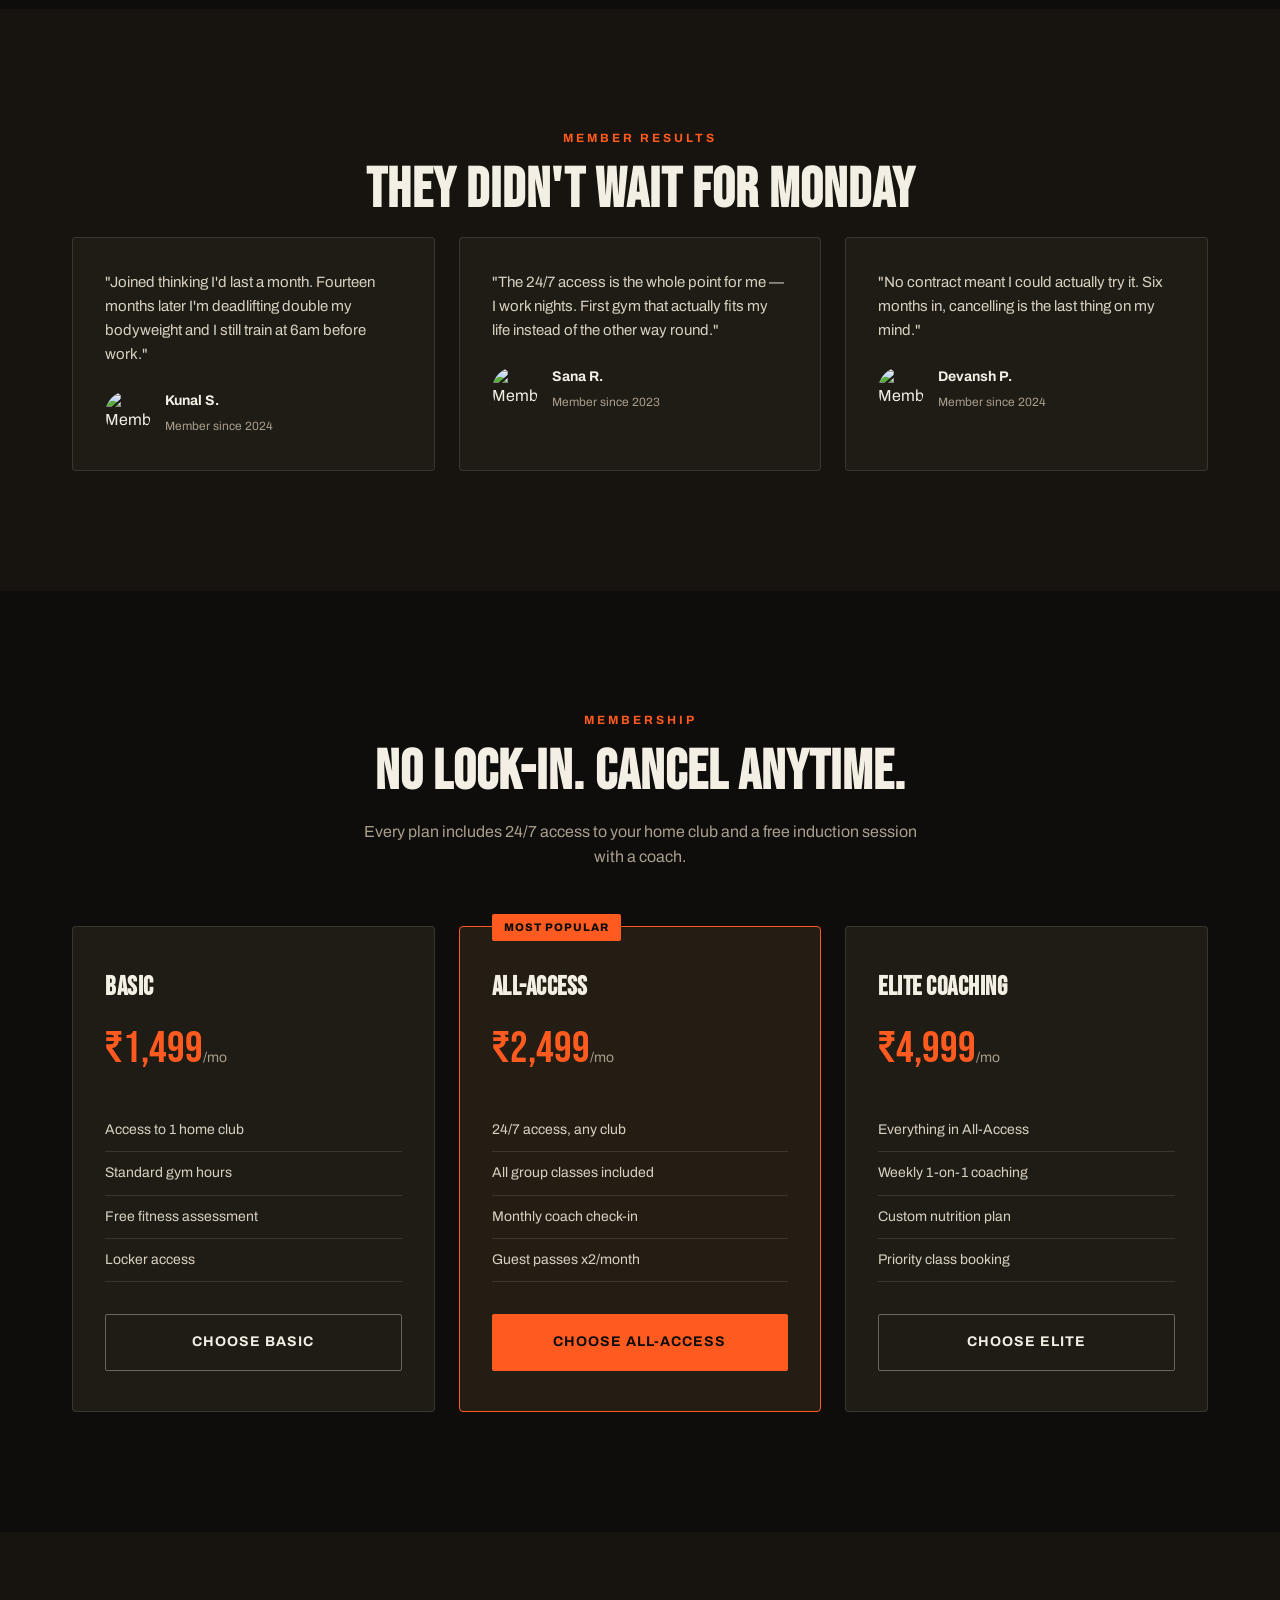
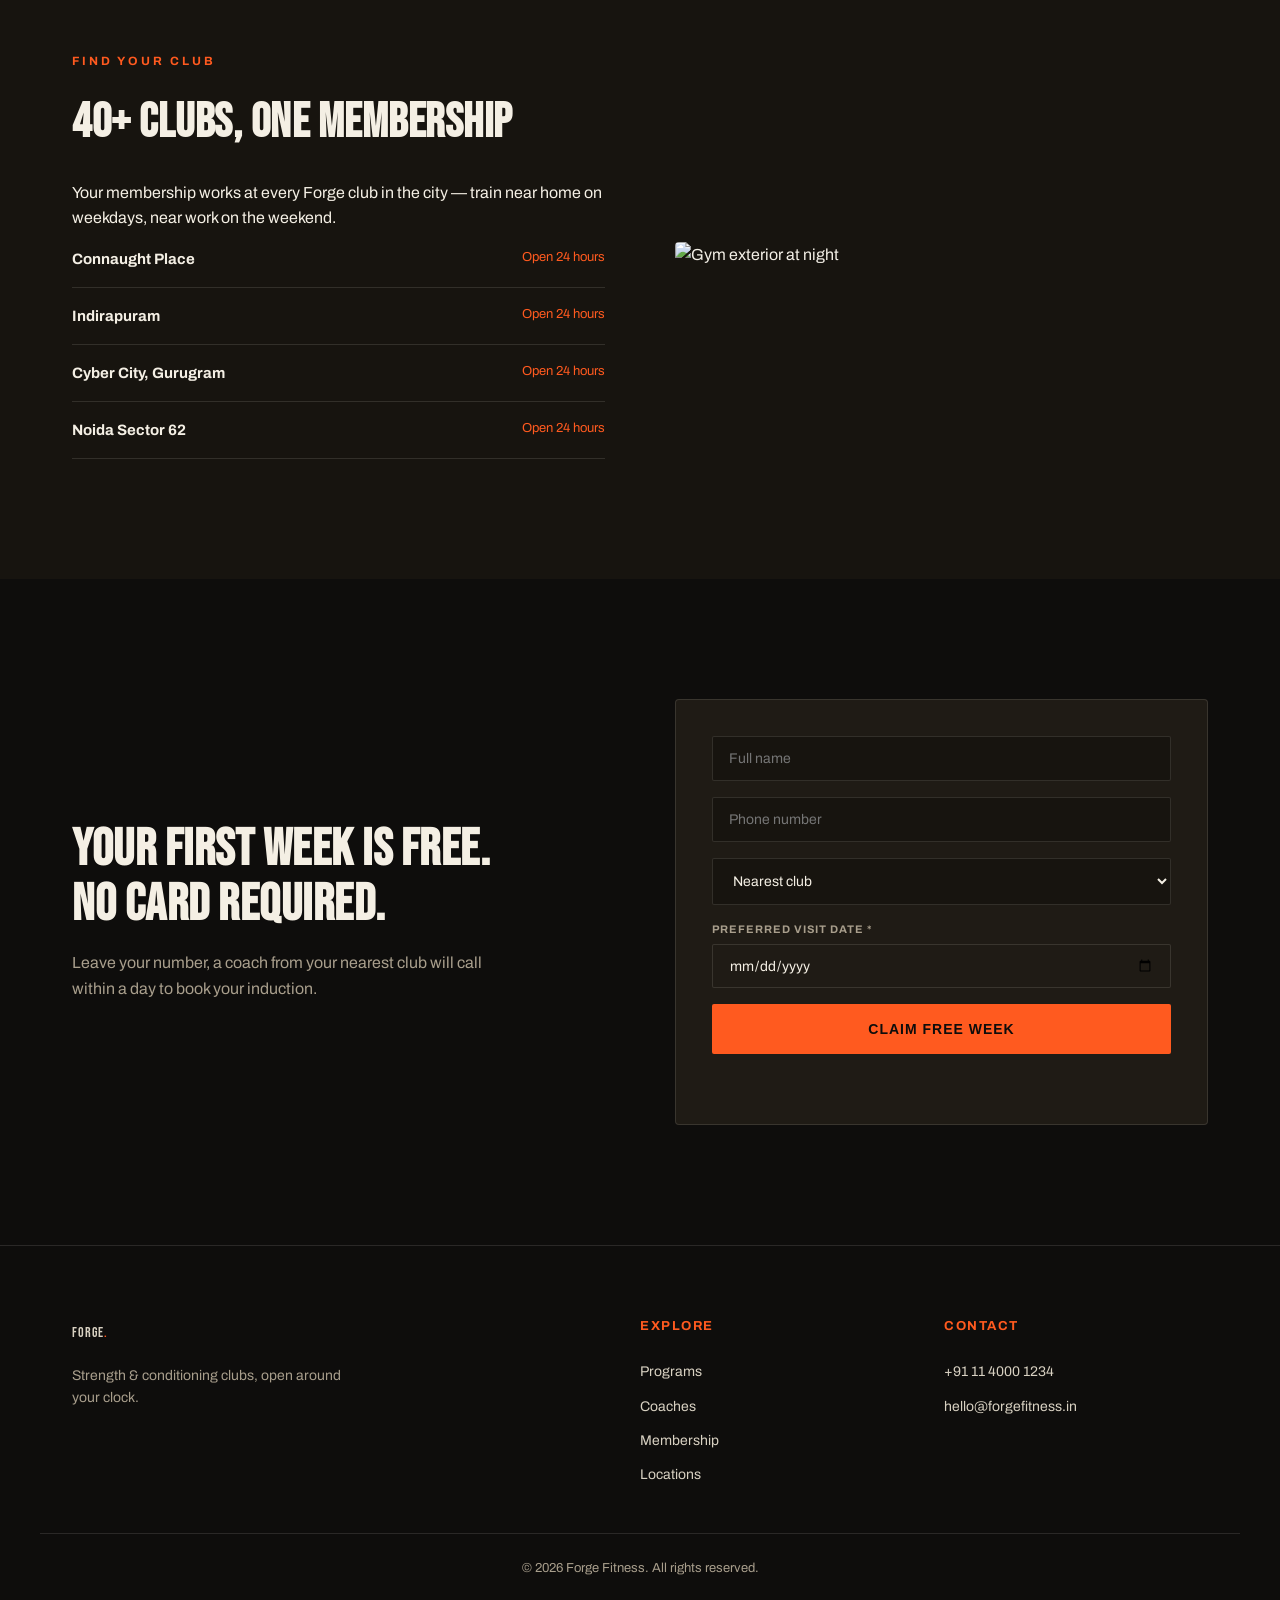
==== commit f34c3284: "added visitDate field to free trial claim form and created dedicated Free Claims section in admin pa" ====
--- a/index.html
+++ b/index.html
@@ -265,6 +265,10 @@
         <option>Cyber City, Gurugram</option>
         <option>Noida Sector 62</option>
       </select>
+      <div style="display: flex; flex-direction: column; gap: 6px; width: 100%; text-align: left;">
+        <label style="font-size: 11px; text-transform: uppercase; font-weight: 700; color: var(--muted); letter-spacing: 1px;">Preferred Visit Date *</label>
+        <input type="date" required style="width: 100%; background: var(--panel); border: 1px solid var(--line); padding: 12px 16px; color: var(--paper); border-radius: 2px; font-size: 14px; outline: none;">
+      </div>
       <button type="submit" class="btn btn-primary full">Claim Free Week</button>
       <p class="form-note" id="formNote"></p>
     </form>
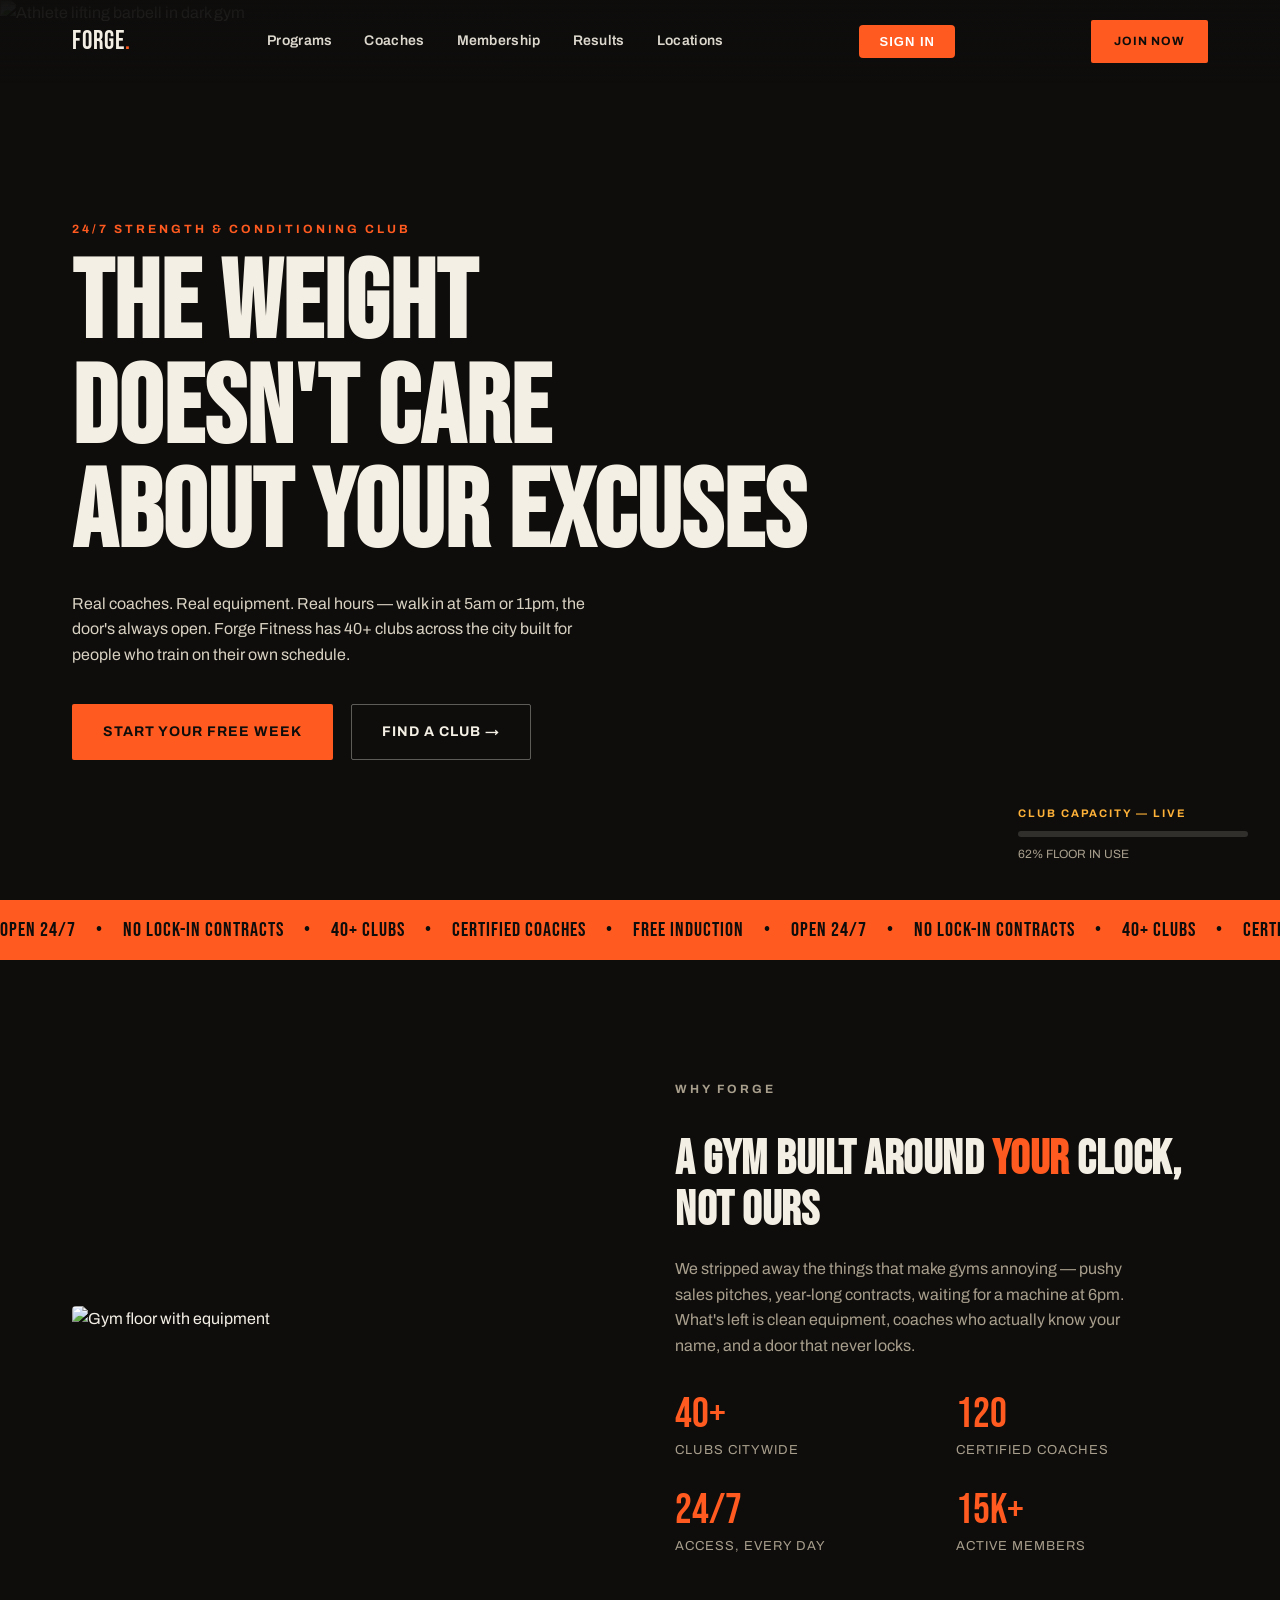
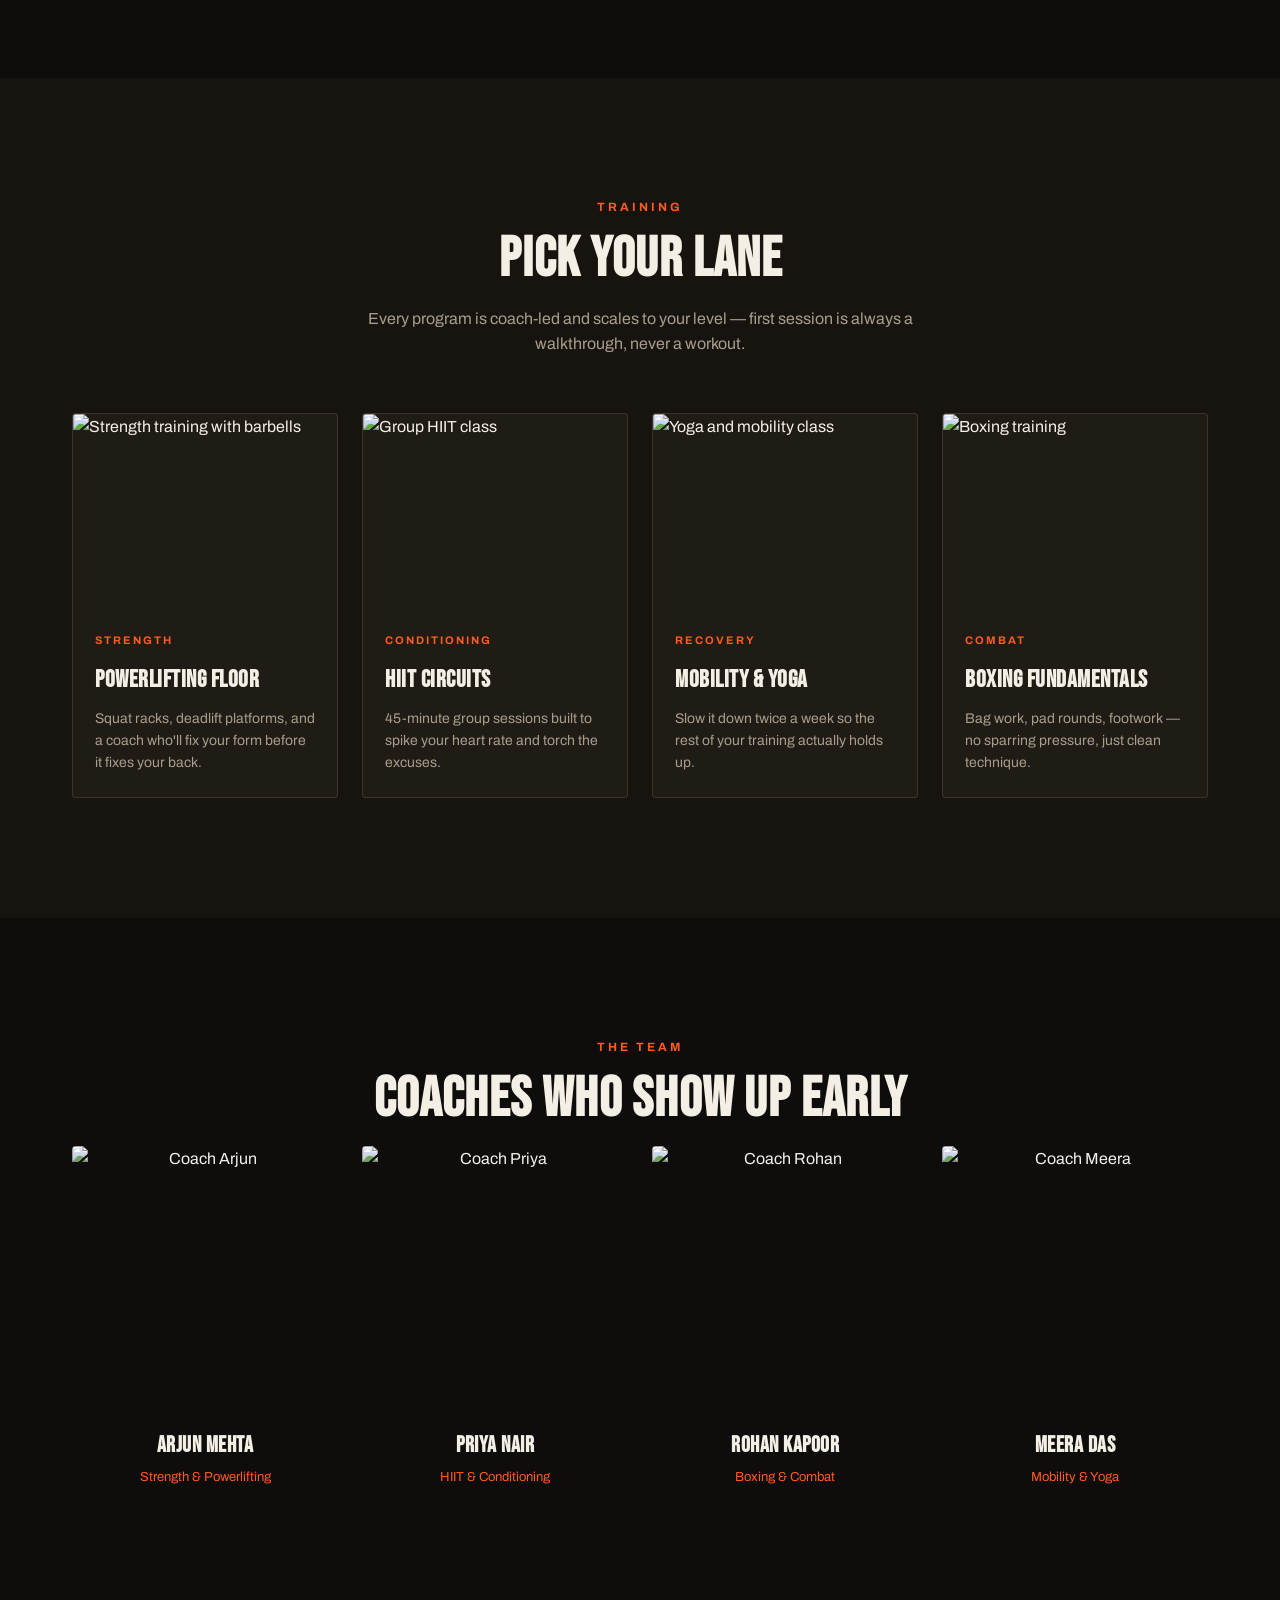
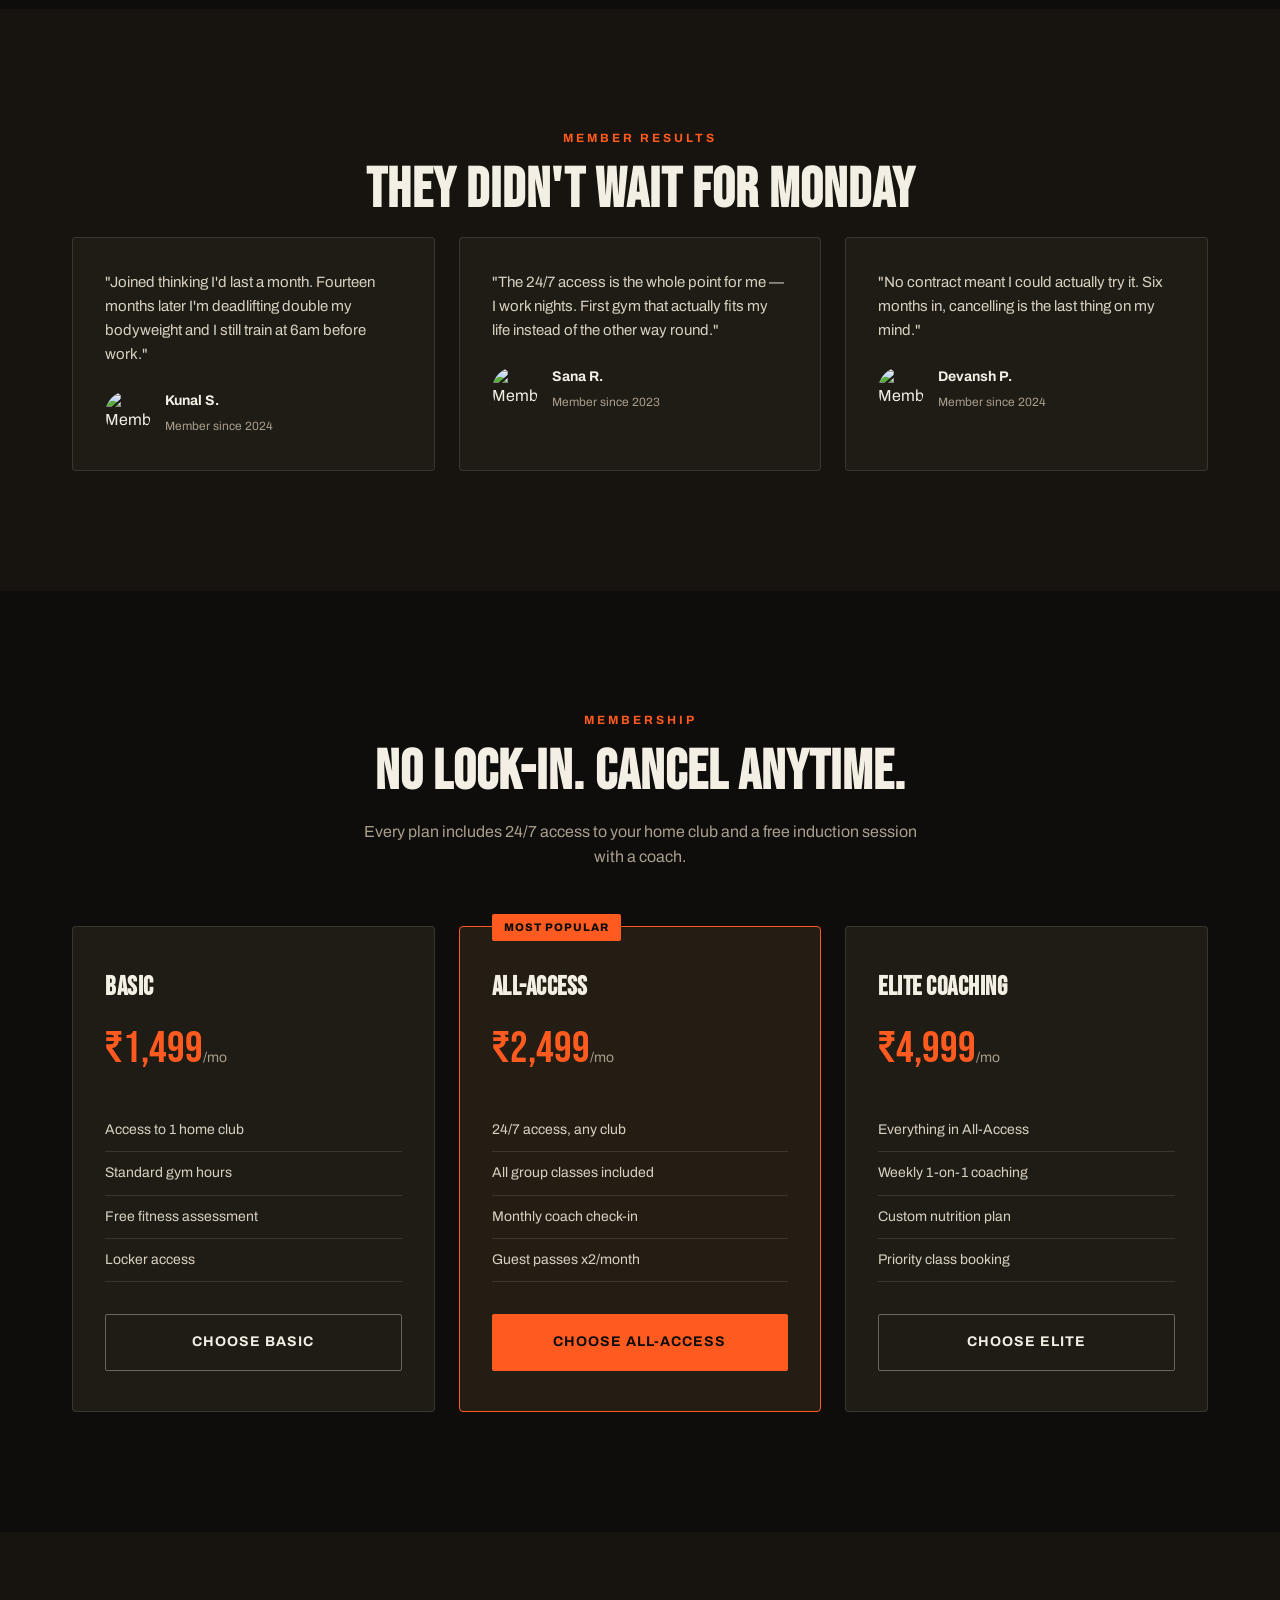
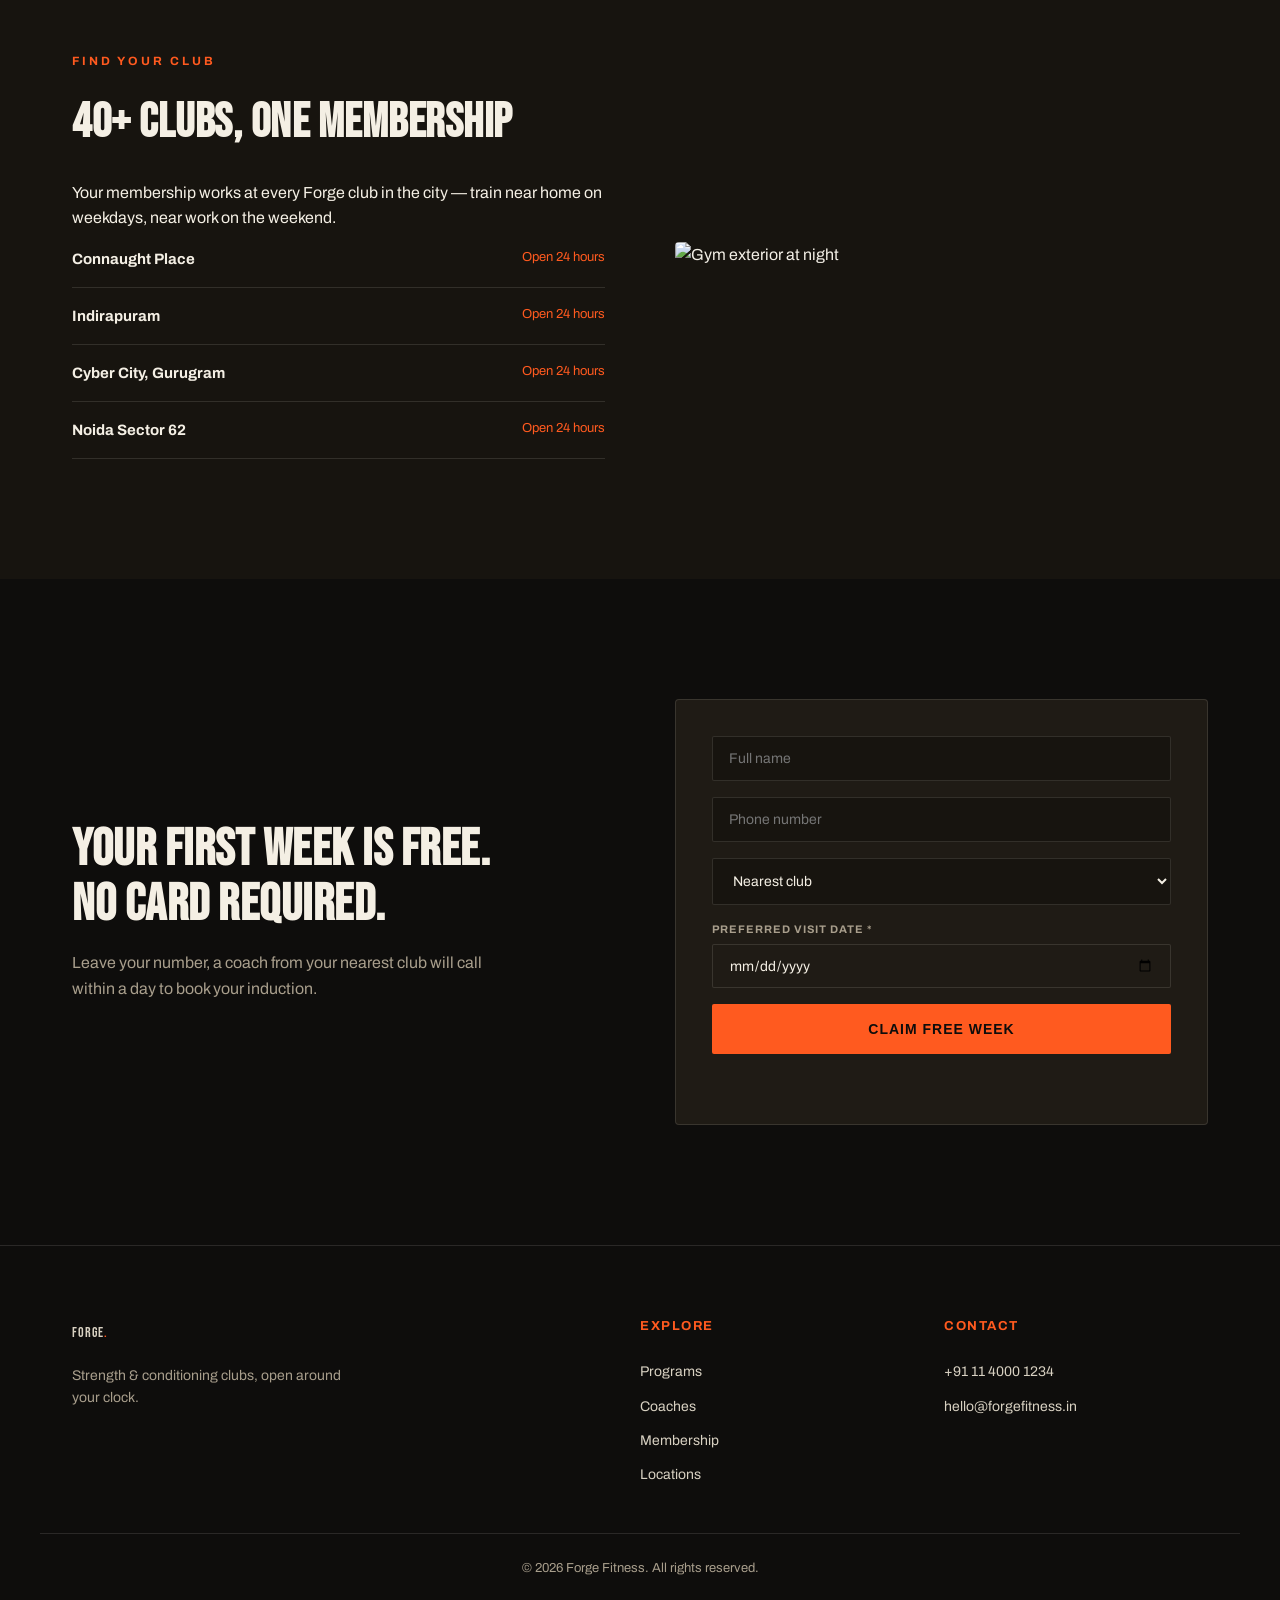
==== commit add2237b: "newsetup" ====
--- a/index.html
+++ b/index.html
@@ -7,6 +7,156 @@
 <link rel="preconnect" href="https://fonts.googleapis.com">
 <link href="https://fonts.googleapis.com/css2?family=Bebas+Neue&family=Archivo:wght@400;500;600;700;800&display=swap" rel="stylesheet">
 <link rel="stylesheet" href="css/style.css">
+<style>
+  /* Sign-In Modal */
+  .signin-modal-overlay {
+    display: none;
+    position: fixed;
+    inset: 0;
+    background: rgba(0,0,0,0.75);
+    z-index: 9999;
+    align-items: center;
+    justify-content: center;
+    backdrop-filter: blur(4px);
+  }
+  .signin-modal-overlay.open { display: flex; }
+  .signin-modal {
+    background: #17140f;
+    border: 1px solid rgba(244,239,228,0.12);
+    border-radius: 8px;
+    padding: 48px 40px;
+    width: 100%;
+    max-width: 420px;
+    position: relative;
+    box-shadow: 0 24px 64px rgba(0,0,0,0.7);
+    animation: modalIn 0.25s ease;
+  }
+  @keyframes modalIn {
+    from { opacity: 0; transform: translateY(-20px) scale(0.97); }
+    to   { opacity: 1; transform: translateY(0) scale(1); }
+  }
+  .signin-modal h2 {
+    font-family: 'Bebas Neue', Impact, sans-serif;
+    font-size: 36px;
+    letter-spacing: 1px;
+    margin-bottom: 6px;
+  }
+  .signin-modal h2 span { color: #ff5a1f; }
+  .signin-modal p.sub { color: #a89e8c; font-size: 14px; margin-bottom: 28px; }
+  .signin-modal .close-btn {
+    position: absolute; top: 16px; right: 20px;
+    background: none; border: none; color: #a89e8c;
+    font-size: 22px; cursor: pointer; line-height: 1;
+  }
+  .signin-modal .close-btn:hover { color: #f4efe4; }
+  .signin-modal .modal-input {
+    width: 100%; background: #1f1b15;
+    border: 1px solid rgba(244,239,228,0.12);
+    padding: 12px 16px; color: #f4efe4;
+    border-radius: 4px; font-size: 14px;
+    outline: none; margin-bottom: 12px;
+    transition: border-color 0.2s;
+  }
+  .signin-modal .modal-input:focus { border-color: #ff5a1f; }
+  .signin-modal .modal-input::placeholder { color: #a89e8c; }
+  .signin-modal .modal-label {
+    display: block; font-size: 11px; text-transform: uppercase;
+    font-weight: 700; color: #a89e8c; margin-bottom: 6px;
+    letter-spacing: 1px;
+  }
+  .signin-modal .btn-email-signin {
+    width: 100%; padding: 14px;
+    background: #ff5a1f; border: none;
+    color: white; font-weight: 700;
+    font-size: 14px; text-transform: uppercase;
+    letter-spacing: 1px; border-radius: 4px;
+    cursor: pointer; margin-bottom: 16px;
+    transition: opacity 0.2s;
+  }
+  .signin-modal .btn-email-signin:hover { opacity: 0.88; }
+  .signin-modal .divider {
+    display: flex; align-items: center; gap: 12px;
+    color: #a89e8c; font-size: 11px; font-weight: 700;
+    text-transform: uppercase; letter-spacing: 1px;
+    margin-bottom: 16px;
+  }
+  .signin-modal .divider::before,
+  .signin-modal .divider::after {
+    content: ''; flex: 1;
+    height: 1px; background: rgba(244,239,228,0.12);
+  }
+  .signin-modal .btn-google-signin {
+    width: 100%; padding: 14px;
+    background: #f4efe4; border: none;
+    color: #0e0d0c; font-weight: 700;
+    font-size: 14px; text-transform: uppercase;
+    letter-spacing: 1px; border-radius: 4px;
+    cursor: pointer; display: flex;
+    align-items: center; justify-content: center;
+    gap: 12px; transition: background 0.2s;
+  }
+  .signin-modal .btn-google-signin:hover { background: #fff; }
+  .signin-modal .btn-google-signin img { width: 20px; height: 20px; }
+  .modal-error {
+    color: #f44336; font-size: 13px;
+    margin-top: 12px; display: none;
+    background: rgba(244,67,54,0.1);
+    border: 1px solid rgba(244,67,54,0.25);
+    padding: 10px 14px; border-radius: 4px;
+  }
+  /* Nav Auth area */
+  .nav-auth { display: flex; align-items: center; gap: 12px; }
+  .nav-user-chip {
+    display: flex; align-items: center; gap: 10px;
+    background: rgba(244,239,228,0.06);
+    border: 1px solid rgba(244,239,228,0.12);
+    border-radius: 50px;
+    padding: 5px 14px 5px 6px;
+    cursor: pointer;
+    transition: border-color 0.2s;
+  }
+  .nav-user-chip:hover { border-color: rgba(255,90,31,0.5); }
+  .nav-user-chip img {
+    width: 30px; height: 30px;
+    border-radius: 50%; object-fit: cover;
+    border: 2px solid #ff5a1f;
+  }
+  .nav-user-chip span {
+    font-size: 13px; font-weight: 600;
+    color: #f4efe4; max-width: 100px;
+    overflow: hidden; text-overflow: ellipsis;
+    white-space: nowrap;
+  }
+  .nav-signout-btn {
+    background: transparent;
+    border: 1px solid rgba(244,239,228,0.2);
+    color: #a89e8c; font-size: 12px;
+    font-weight: 700; text-transform: uppercase;
+    letter-spacing: 1px; padding: 7px 14px;
+    border-radius: 4px; cursor: pointer;
+    transition: all 0.2s;
+  }
+  .nav-signout-btn:hover { border-color: #ff5a1f; color: #ff5a1f; }
+  #navAdminLink {
+    color: #ffb238; font-weight: 700;
+    text-decoration: none; font-size: 14px;
+    padding: 8px 16px;
+    border: 1px solid rgba(255,178,56,0.3);
+    border-radius: 4px;
+    transition: all 0.2s;
+    display: none;
+  }
+  #navAdminLink:hover { background: rgba(255,178,56,0.1); border-color: #ffb238; }
+  #navSignInBtn {
+    background: #ff5a1f; color: white;
+    border: none; padding: 9px 20px;
+    font-weight: 700; font-size: 13px;
+    text-transform: uppercase; letter-spacing: 1px;
+    border-radius: 4px; cursor: pointer;
+    transition: opacity 0.2s; display: flex;
+  }
+  #navSignInBtn:hover { opacity: 0.88; }
+</style>
 </head>
 <body>
 
@@ -20,8 +170,20 @@
       <a href="#plans">Membership</a>
       <a href="#results">Results</a>
       <a href="#locations">Locations</a>
-      <a href="admin.html" style="color: var(--ember-2); font-weight: 700;">Member Portal</a>
     </nav>
+    <!-- Dynamic Auth Nav Area -->
+    <div class="nav-auth" id="navAuthArea">
+      <!-- State 1: Not logged in -->
+      <button id="navSignInBtn">Sign In</button>
+      <!-- State 2: Admin user -->
+      <a href="admin.html" id="navAdminLink">⚙ Admin Panel</a>
+      <!-- State 3: Normal user chip -->
+      <div class="nav-user-chip" id="navUserChip" style="display:none;">
+        <img id="navUserPhoto" src="" alt="Profile">
+        <span id="navUserName"></span>
+      </div>
+      <button class="nav-signout-btn" id="navSignOutBtn" style="display:none;">Sign Out</button>
+    </div>
     <a href="#plans" class="btn btn-primary nav-cta">Join Now</a>
     <button class="burger" id="burger" aria-label="Menu"><span></span><span></span><span></span></button>
   </div>
@@ -298,8 +460,34 @@
   <p class="footer-bottom">© 2026 Forge Fitness. All rights reserved.</p>
 </footer>
 
+<!-- Sign-In Modal -->
+<div class="signin-modal-overlay" id="signinModalOverlay">
+  <div class="signin-modal">
+    <button class="close-btn" id="modalCloseBtn">&#x2715;</button>
+    <h2>FORGE<span>.</span></h2>
+    <p class="sub">Sign in to access your profile or the admin panel.</p>
+
+    <!-- Email/Password -->
+    <label class="modal-label" for="modalEmail">Email</label>
+    <input class="modal-input" type="email" id="modalEmail" placeholder="you@example.com">
+    <label class="modal-label" for="modalPassword">Password</label>
+    <input class="modal-input" type="password" id="modalPassword" placeholder="••••••••">
+    <button class="btn-email-signin" id="modalEmailSignInBtn">Sign In</button>
+
+    <div class="divider">or</div>
+
+    <button class="btn-google-signin" id="modalGoogleSignInBtn">
+      <img src="https://www.gstatic.com/firebasejs/ui/2.0.0/images/auth/google.svg" alt="Google">
+      Continue with Google
+    </button>
+
+    <div class="modal-error" id="modalError"></div>
+  </div>
+</div>
+
 <!-- Firebase SDKs Compat -->
 <script src="https://www.gstatic.com/firebasejs/10.8.0/firebase-app-compat.js"></script>
+<script src="https://www.gstatic.com/firebasejs/10.8.0/firebase-auth-compat.js"></script>
 <script src="https://www.gstatic.com/firebasejs/10.8.0/firebase-firestore-compat.js"></script>
 <script src="js/firebase-config.js"></script>
 <script src="js/script.js"></script>
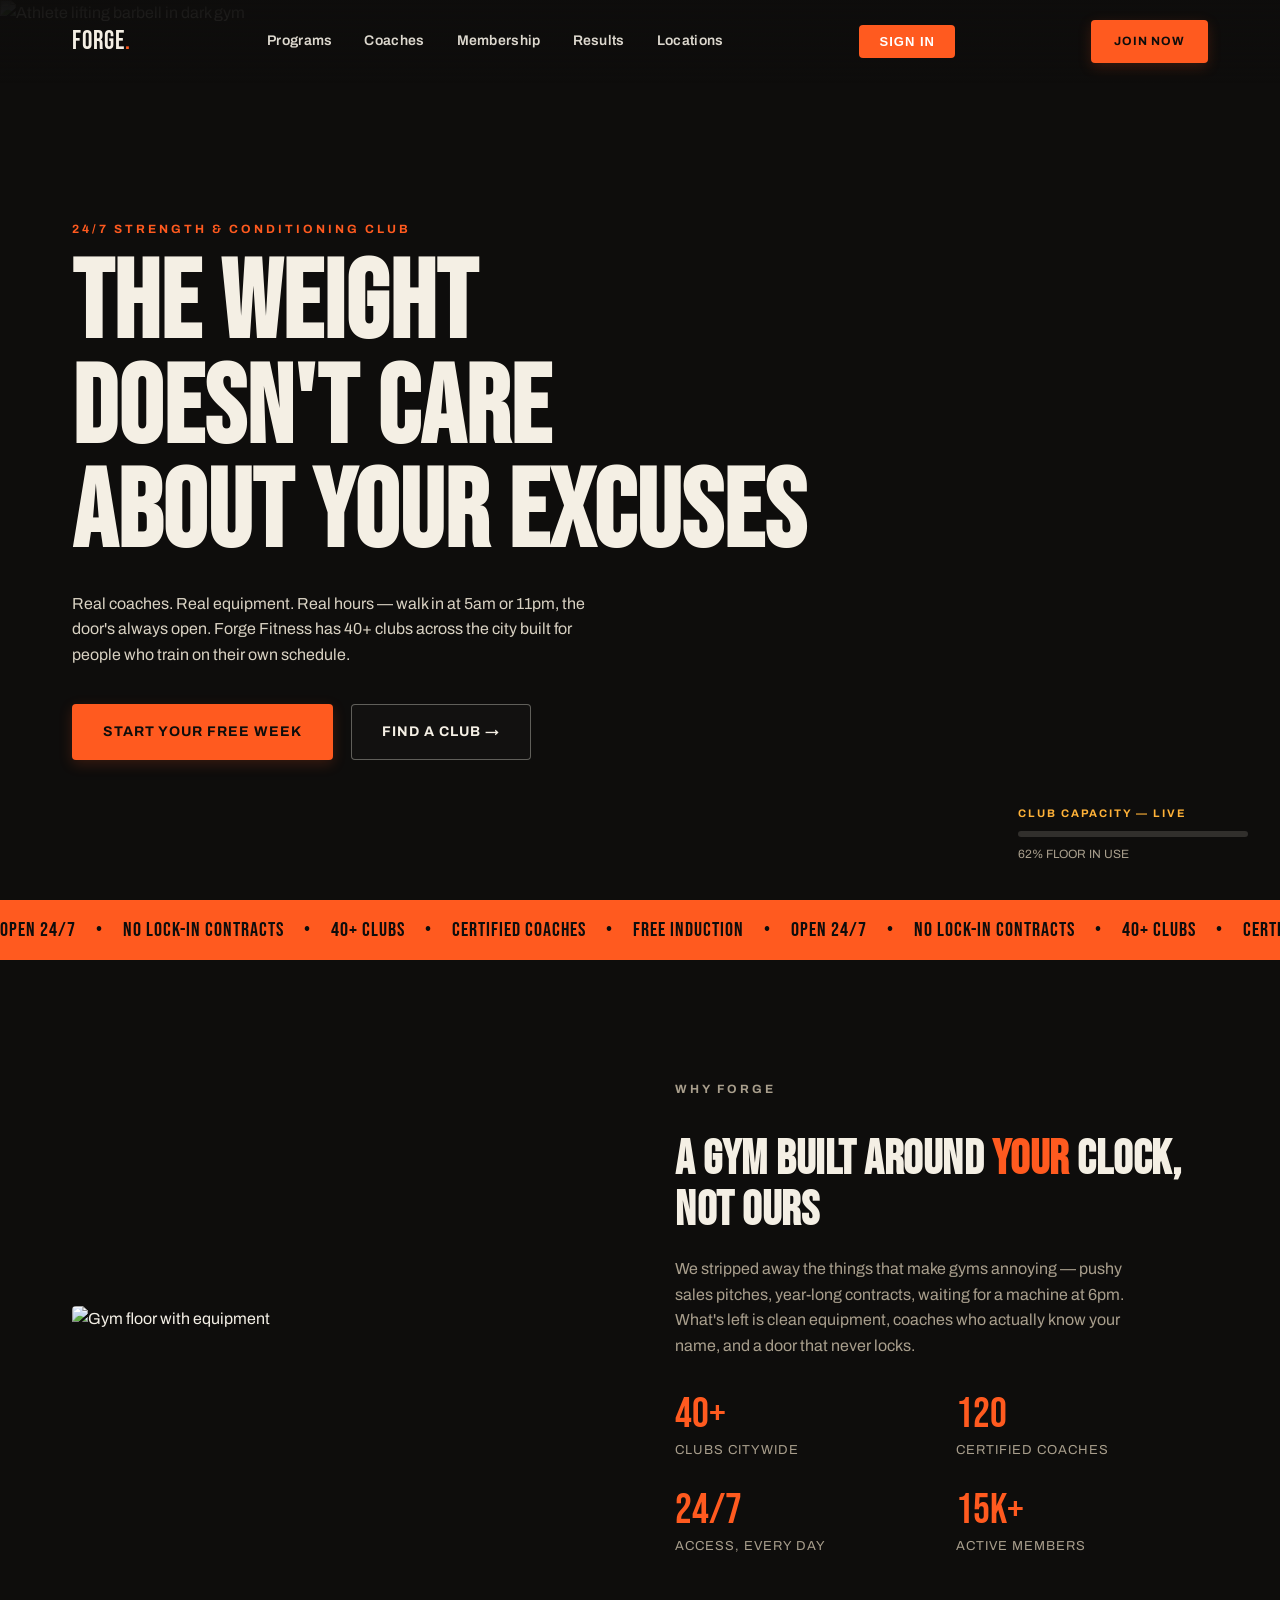
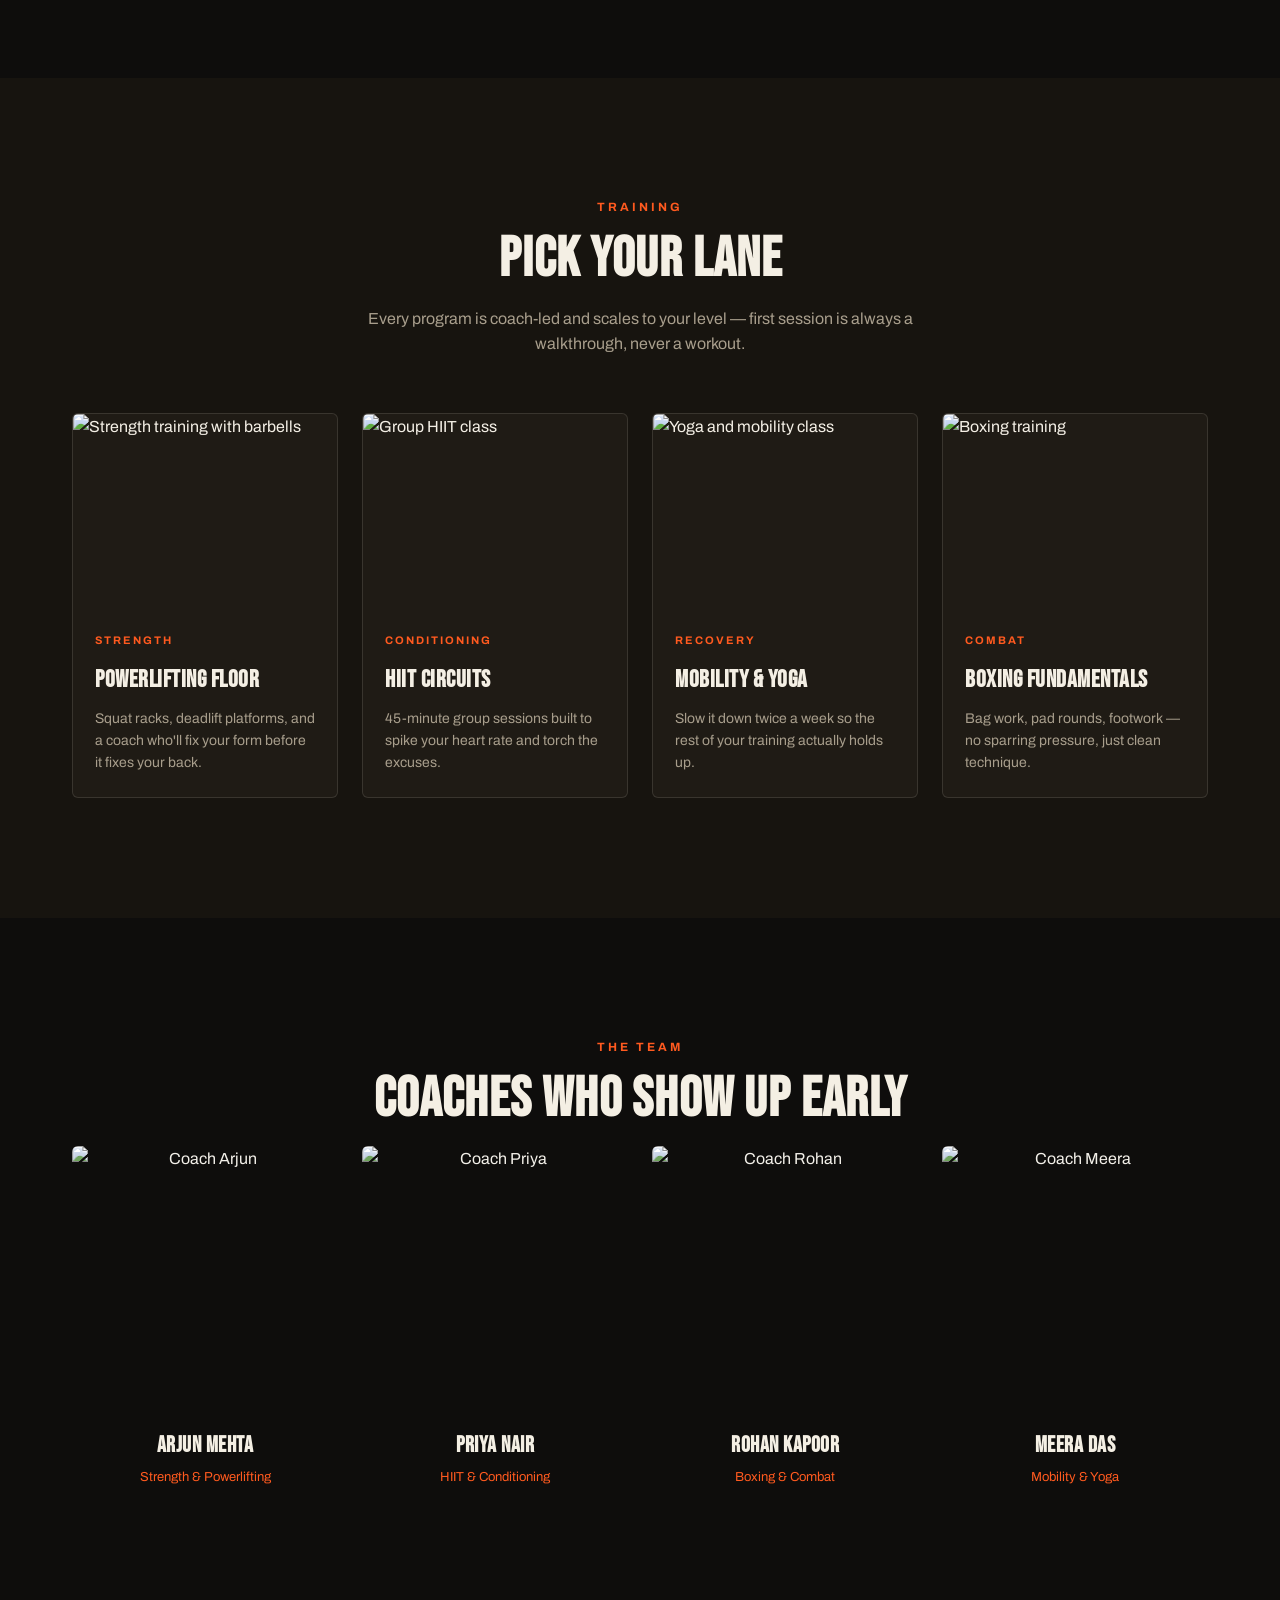
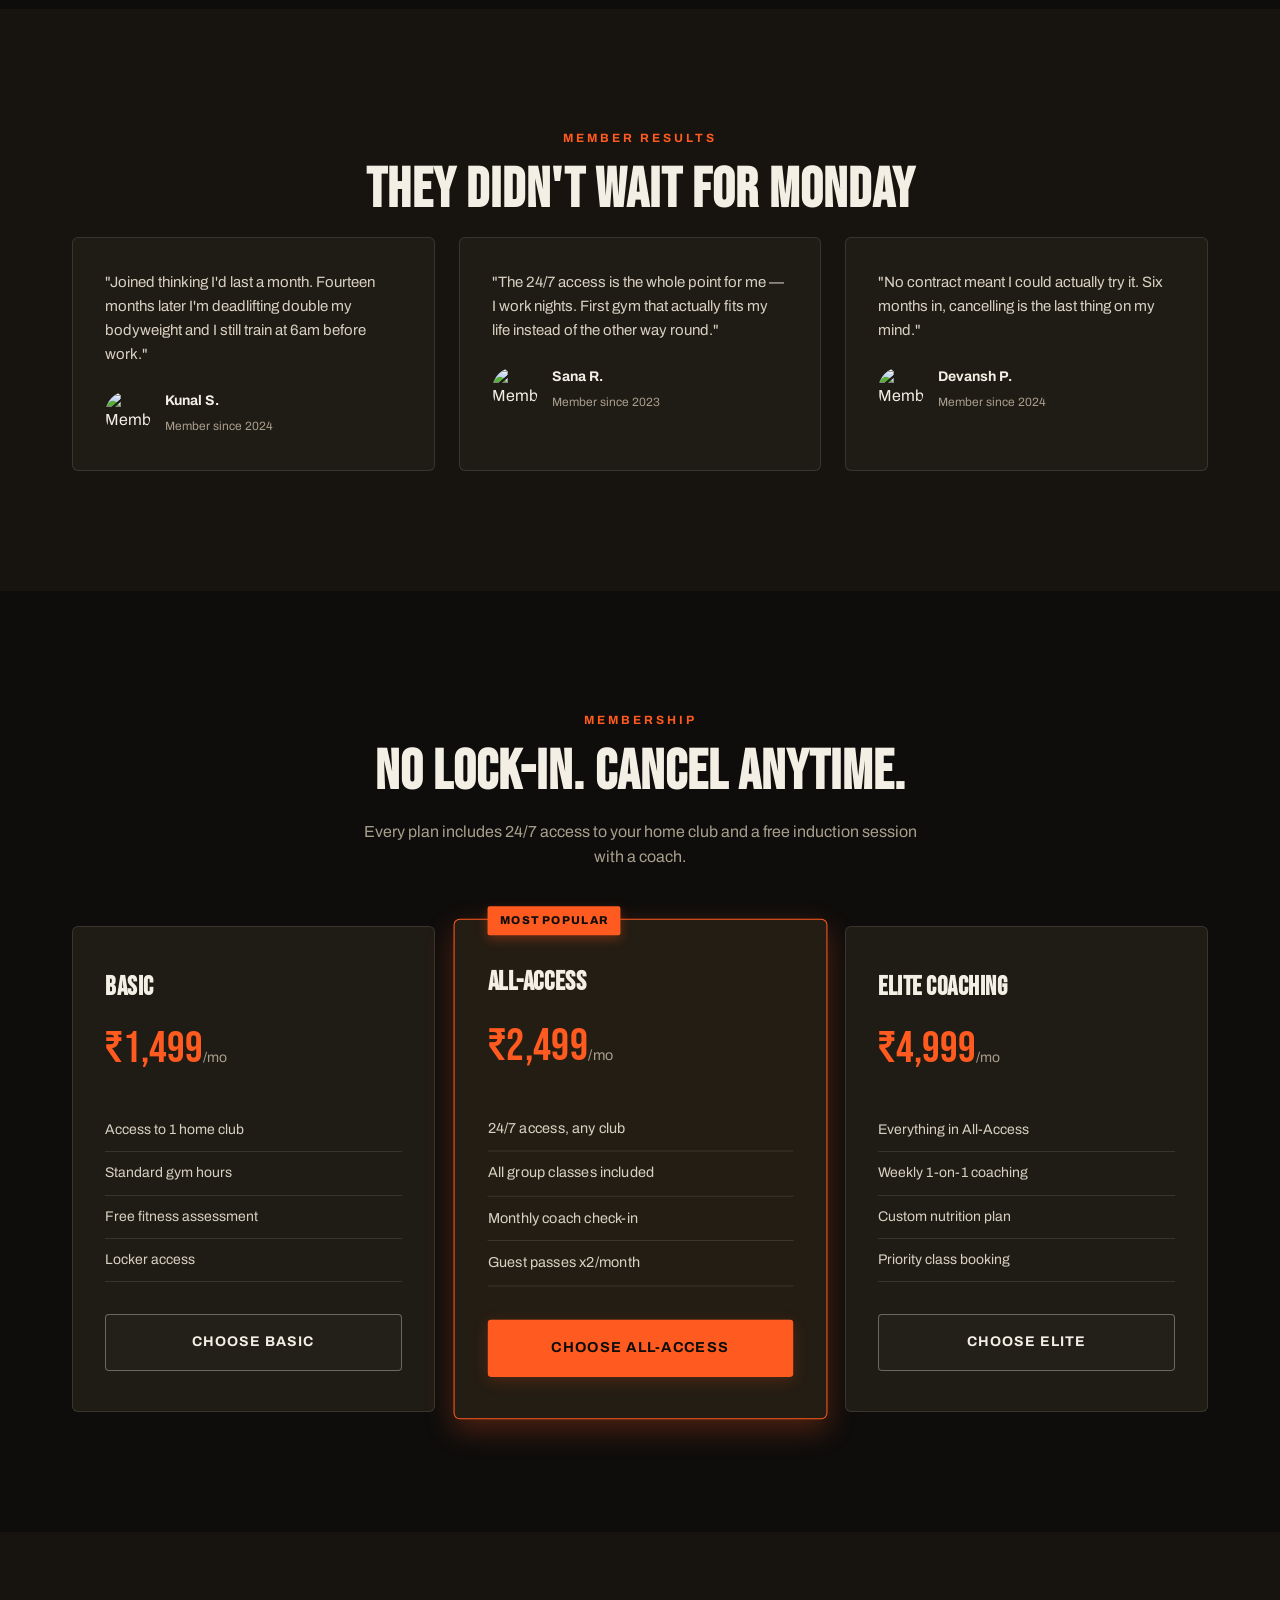
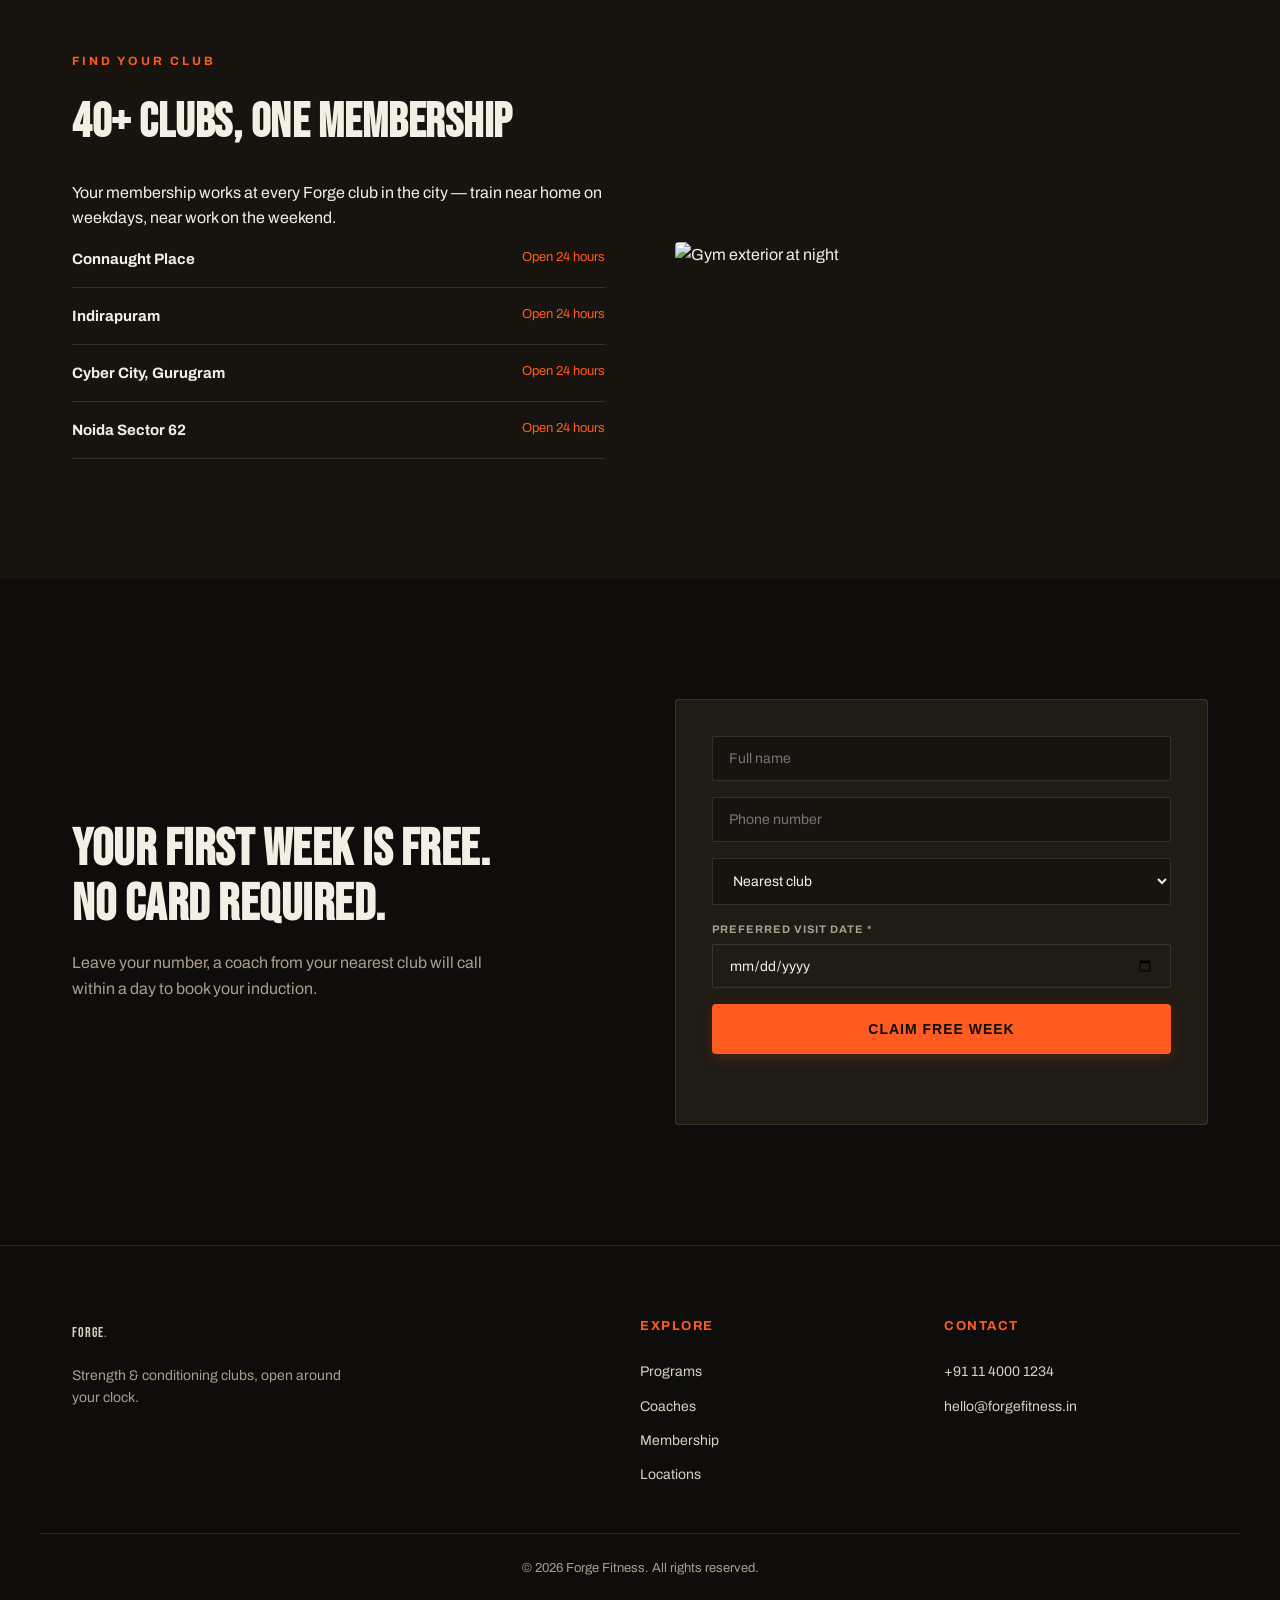
==== commit f3a5321c: "Add modern Forge Fitness brand favicon SVG to website and admin portal" ====
--- a/index.html
+++ b/index.html
@@ -4,6 +4,8 @@
 <meta charset="UTF-8">
 <meta name="viewport" content="width=device-width, initial-scale=1.0">
 <title>FORGE FITNESS — Train Different</title>
+<link rel="icon" type="image/svg+xml" href="favicon.svg">
+<link rel="alternate icon" href="favicon.svg">
 <link rel="preconnect" href="https://fonts.googleapis.com">
 <link href="https://fonts.googleapis.com/css2?family=Bebas+Neue&family=Archivo:wght@400;500;600;700;800&display=swap" rel="stylesheet">
 <link rel="stylesheet" href="css/style.css">
--- a/css/style.css
+++ b/css/style.css
@@ -2,11 +2,21 @@
   --ink:#0e0d0c;
   --charcoal:#17140f;
   --panel:#1f1b15;
+  --panel-2:#241d13;
   --ember:#ff5a1f;
   --ember-2:#ffb238;
+  --ember-glow:rgba(255,90,31,0.35);
+  --success:#4caf50;
+  --info:#4d90fe;
+  --error:#f44336;
   --paper:#f4efe4;
   --muted:#a89e8c;
   --line:rgba(244,239,228,0.12);
+  --line-strong:rgba(244,239,228,0.22);
+  --shadow-sm:0 4px 14px rgba(0,0,0,0.25);
+  --shadow-md:0 14px 34px rgba(0,0,0,0.45);
+  --shadow-ember:0 10px 28px rgba(255,90,31,0.28);
+  --radius:6px;
   --display: 'Bebas Neue', Impact, sans-serif;
   --body: 'Archivo', sans-serif;
 }
@@ -53,27 +63,40 @@
 .section-sub.center{margin:0 auto 56px;text-align:center;}
 
 .btn{
-  display:inline-block;
+  display:inline-flex;
+  align-items:center;
+  gap:8px;
   padding:16px 30px;
   font-weight:700;
   font-size:14px;
   letter-spacing:1px;
   text-transform:uppercase;
-  border-radius:2px;
-  transition:transform .2s ease, background .2s ease, color .2s ease;
+  border-radius:4px;
+  transition:transform .2s ease, background .2s ease, color .2s ease, box-shadow .2s ease, border-color .2s ease;
   border:1px solid transparent;
-}
-.btn.full{width:100%;text-align:center;}
-.btn-primary{background:var(--ember);color:var(--ink);}
-.btn-primary:hover{background:var(--ember-2);transform:translateY(-2px);}
-.btn-ghost{border-color:rgba(244,239,228,0.35);color:var(--paper);}
-.btn-ghost:hover{border-color:var(--ember);color:var(--ember);}
+  cursor:pointer;
+}
+.btn.full{width:100%;text-align:center;justify-content:center;}
+.btn-primary{background:var(--ember);color:var(--ink);box-shadow:0 4px 14px rgba(255,90,31,0.18);}
+.btn-primary:hover{background:var(--ember-2);transform:translateY(-2px);box-shadow:var(--shadow-ember);}
+.btn-primary:active{transform:translateY(0);}
+.btn-ghost{border-color:rgba(244,239,228,0.35);color:var(--paper);background:rgba(244,239,228,0.02);}
+.btn-ghost:hover{border-color:var(--ember);color:var(--ember);transform:translateY(-2px);background:rgba(255,90,31,0.06);}
+.btn-ghost:active{transform:translateY(0);}
 
 /* NAV */
 .nav{
   position:fixed;top:0;left:0;right:0;z-index:100;
   background:linear-gradient(to bottom, rgba(14,13,12,0.9), transparent);
   padding:20px 0;
+  transition:background .3s ease, padding .3s ease, box-shadow .3s ease;
+}
+.nav.scrolled{
+  background:rgba(14,13,12,0.92);
+  backdrop-filter:blur(10px);
+  padding:14px 0;
+  box-shadow:0 4px 20px rgba(0,0,0,0.35);
+  border-bottom:1px solid var(--line);
 }
 .nav-inner{
   max-width:1200px;margin:0 auto;padding:0 32px;
@@ -85,8 +108,11 @@
 }
 .logo span{color:var(--ember);}
 .nav-links{display:flex;gap:32px;}
-.nav-links a{font-size:14px;font-weight:600;letter-spacing:.3px;opacity:.9;}
-.nav-links a:hover{color:var(--ember);}
+.nav-links a{font-size:14px;font-weight:600;letter-spacing:.3px;opacity:.9;position:relative;padding:4px 0;transition:color .2s ease,opacity .2s ease;}
+.nav-links a::after{content:'';position:absolute;left:0;bottom:-4px;width:0;height:2px;background:var(--ember);transition:width .25s ease;}
+.nav-links a:hover{color:var(--ember);opacity:1;}
+.nav-links a:hover::after,.nav-links a.active::after{width:100%;}
+.nav-links a.active{color:var(--ember-2);opacity:1;}
 .nav-cta{padding:11px 22px;font-size:12px;}
 .burger{display:none;flex-direction:column;gap:5px;background:none;border:none;cursor:pointer;}
 .burger span{width:24px;height:2px;background:var(--paper);}
@@ -184,11 +210,11 @@
 .program-card{
   background:var(--panel);
   border:1px solid var(--line);
-  border-radius:4px;
+  border-radius:var(--radius);
   overflow:hidden;
-  transition:transform .25s ease;
-}
-.program-card:hover{transform:translateY(-6px);}
+  transition:transform .25s ease, box-shadow .25s ease, border-color .25s ease;
+}
+.program-card:hover{transform:translateY(-6px);box-shadow:var(--shadow-md);border-color:var(--line-strong);}
 .program-card img{height:190px;object-fit:cover;filter:grayscale(10%);}
 .program-body{padding:22px;}
 .program-tag{font-size:11px;color:var(--ember);font-weight:700;letter-spacing:2px;}
@@ -198,11 +224,14 @@
 /* COACHES */
 .coaches{padding:120px 0;}
 .coach-grid{display:grid;grid-template-columns:repeat(4,1fr);gap:24px;}
-.coach-card{text-align:center;}
+.coach-card{text-align:center;transition:transform .25s ease;}
+.coach-card:hover{transform:translateY(-6px);}
 .coach-card img{
-  width:100%;aspect-ratio:1/1;object-fit:cover;border-radius:4px;
+  width:100%;aspect-ratio:1/1;object-fit:cover;border-radius:var(--radius);
   filter:grayscale(40%);margin-bottom:16px;
-}
+  transition:filter .25s ease,box-shadow .25s ease;
+}
+.coach-card:hover img{filter:grayscale(5%);box-shadow:var(--shadow-md);}
 .coach-card h3{font-family:var(--display);font-size:22px;letter-spacing:.5px;text-transform:uppercase;}
 .coach-card span{font-size:13px;color:var(--ember);}
 
@@ -212,9 +241,11 @@
 .testi-card{
   background:var(--panel);
   border:1px solid var(--line);
-  border-radius:4px;
+  border-radius:var(--radius);
   padding:32px;
-}
+  transition:transform .25s ease, box-shadow .25s ease, border-color .25s ease;
+}
+.testi-card:hover{transform:translateY(-4px);box-shadow:var(--shadow-sm);border-color:var(--line-strong);}
 .testi-card p{color:#d8d1c2;font-size:15px;margin-bottom:24px;}
 .testi-person{display:flex;align-items:center;gap:14px;}
 .testi-person img{width:46px;height:46px;border-radius:50%;object-fit:cover;}
@@ -227,16 +258,20 @@
 .plan-card{
   background:var(--panel);
   border:1px solid var(--line);
-  border-radius:4px;
+  border-radius:var(--radius);
   padding:40px 32px;
   position:relative;
-}
-.plan-card.featured{border-color:var(--ember);background:#241d13;}
+  transition:transform .25s ease, box-shadow .25s ease, border-color .25s ease;
+}
+.plan-card:hover{transform:translateY(-6px);box-shadow:var(--shadow-sm);border-color:var(--line-strong);}
+.plan-card.featured{border-color:var(--ember);background:var(--panel-2);box-shadow:var(--shadow-ember);transform:scale(1.03);}
+.plan-card.featured:hover{transform:scale(1.03) translateY(-6px);}
 .plan-badge{
   position:absolute;top:-13px;left:32px;
   background:var(--ember);color:var(--ink);
   font-size:11px;font-weight:800;letter-spacing:1px;
   padding:5px 12px;border-radius:2px;
+  box-shadow:0 4px 10px rgba(255,90,31,0.3);
 }
 .plan-card h3{font-family:var(--display);font-size:26px;letter-spacing:.5px;text-transform:uppercase;margin-bottom:6px;}
 .plan-price{font-family:var(--display);font-size:44px;color:var(--ember);margin-bottom:24px;}
@@ -306,6 +341,7 @@
   .about-grid,.locations-grid,.cta-grid{grid-template-columns:1fr;gap:40px;}
   .program-grid,.coach-grid{grid-template-columns:repeat(2,1fr);}
   .testi-grid,.plan-grid{grid-template-columns:1fr;}
+  .plan-card.featured,.plan-card.featured:hover{transform:none;}
   .nav-links{
     position:fixed;top:72px;left:0;right:0;
     background:var(--charcoal);
@@ -328,3 +364,22 @@
 @media (prefers-reduced-motion: reduce){
   *{animation-duration:0.01ms !important;transition-duration:0.01ms !important;}
 }
+
+/* Smooth custom scrollbars */
+::-webkit-scrollbar {
+  width: 8px;
+  height: 8px;
+}
+
+::-webkit-scrollbar-track {
+  background: var(--ink);
+}
+
+::-webkit-scrollbar-thumb {
+  background: rgba(244, 239, 228, 0.16);
+  border-radius: 4px;
+}
+
+::-webkit-scrollbar-thumb:hover {
+  background: var(--ember);
+}
